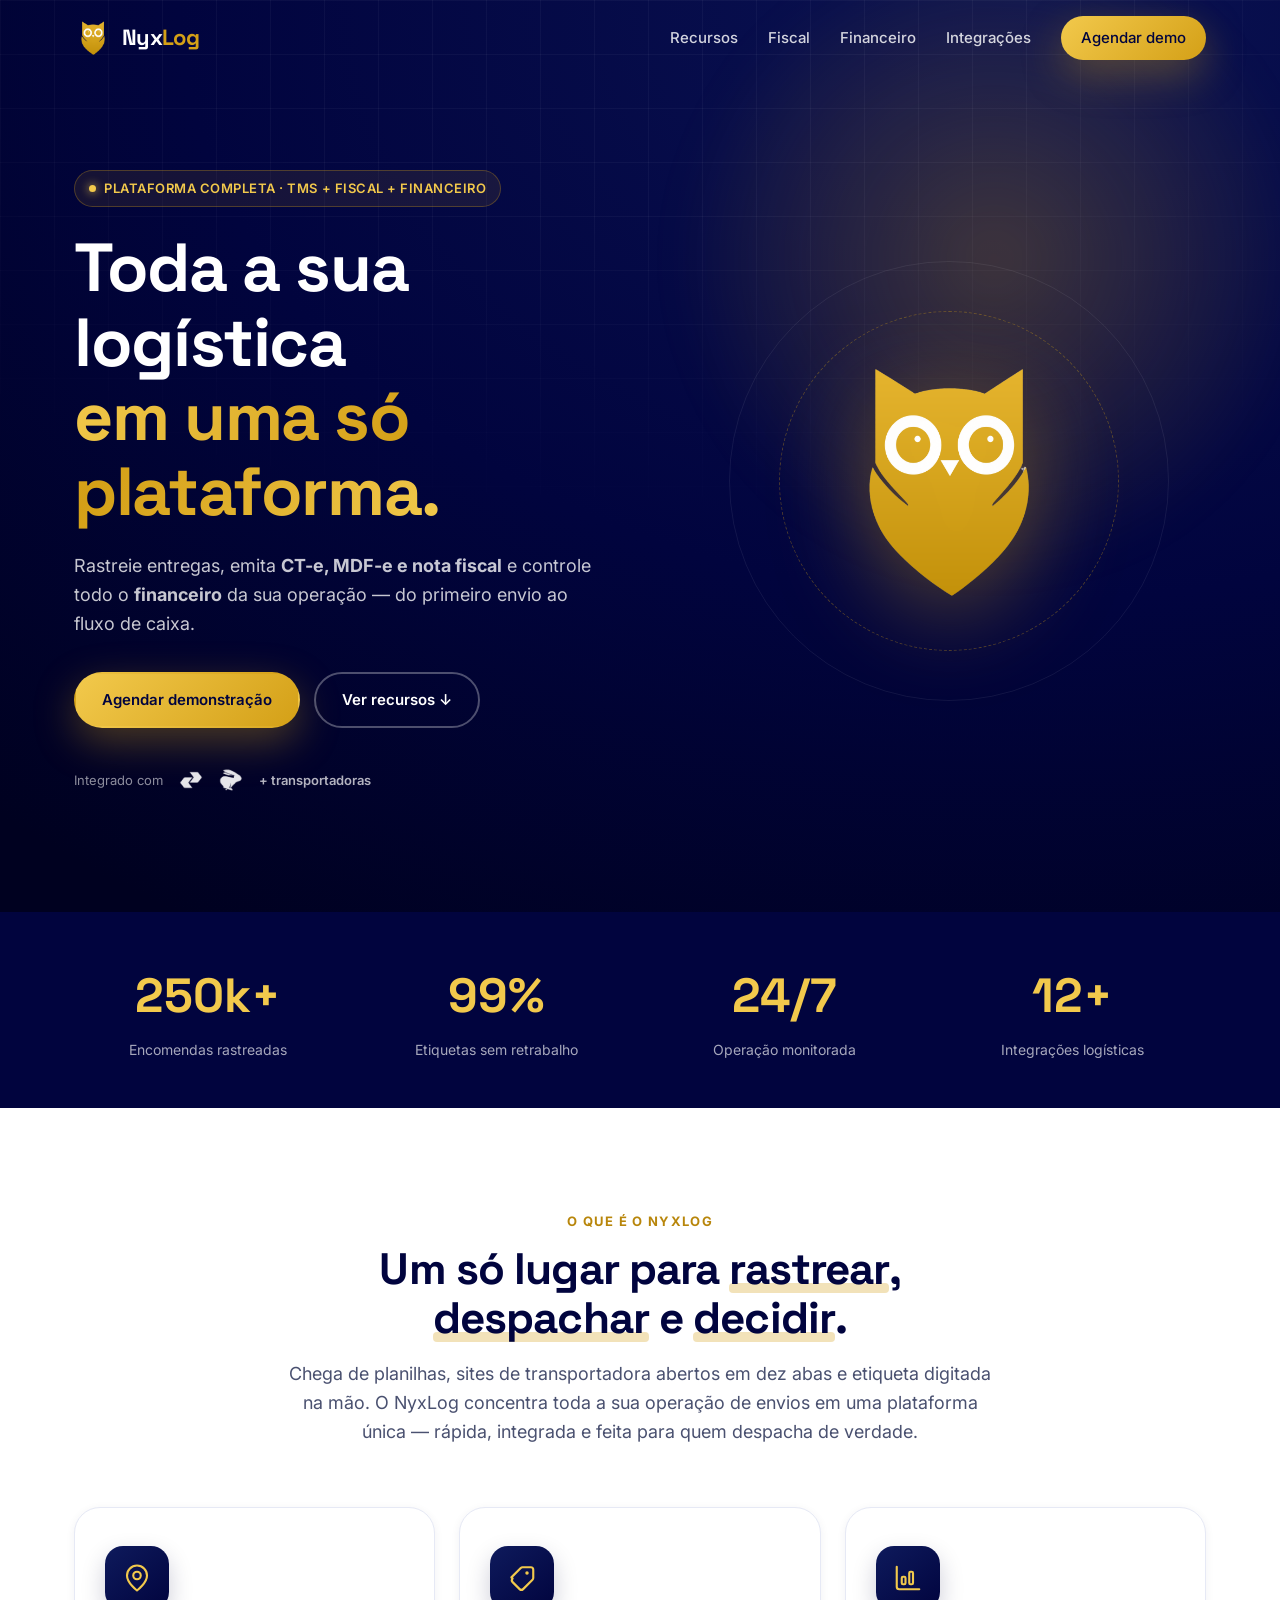
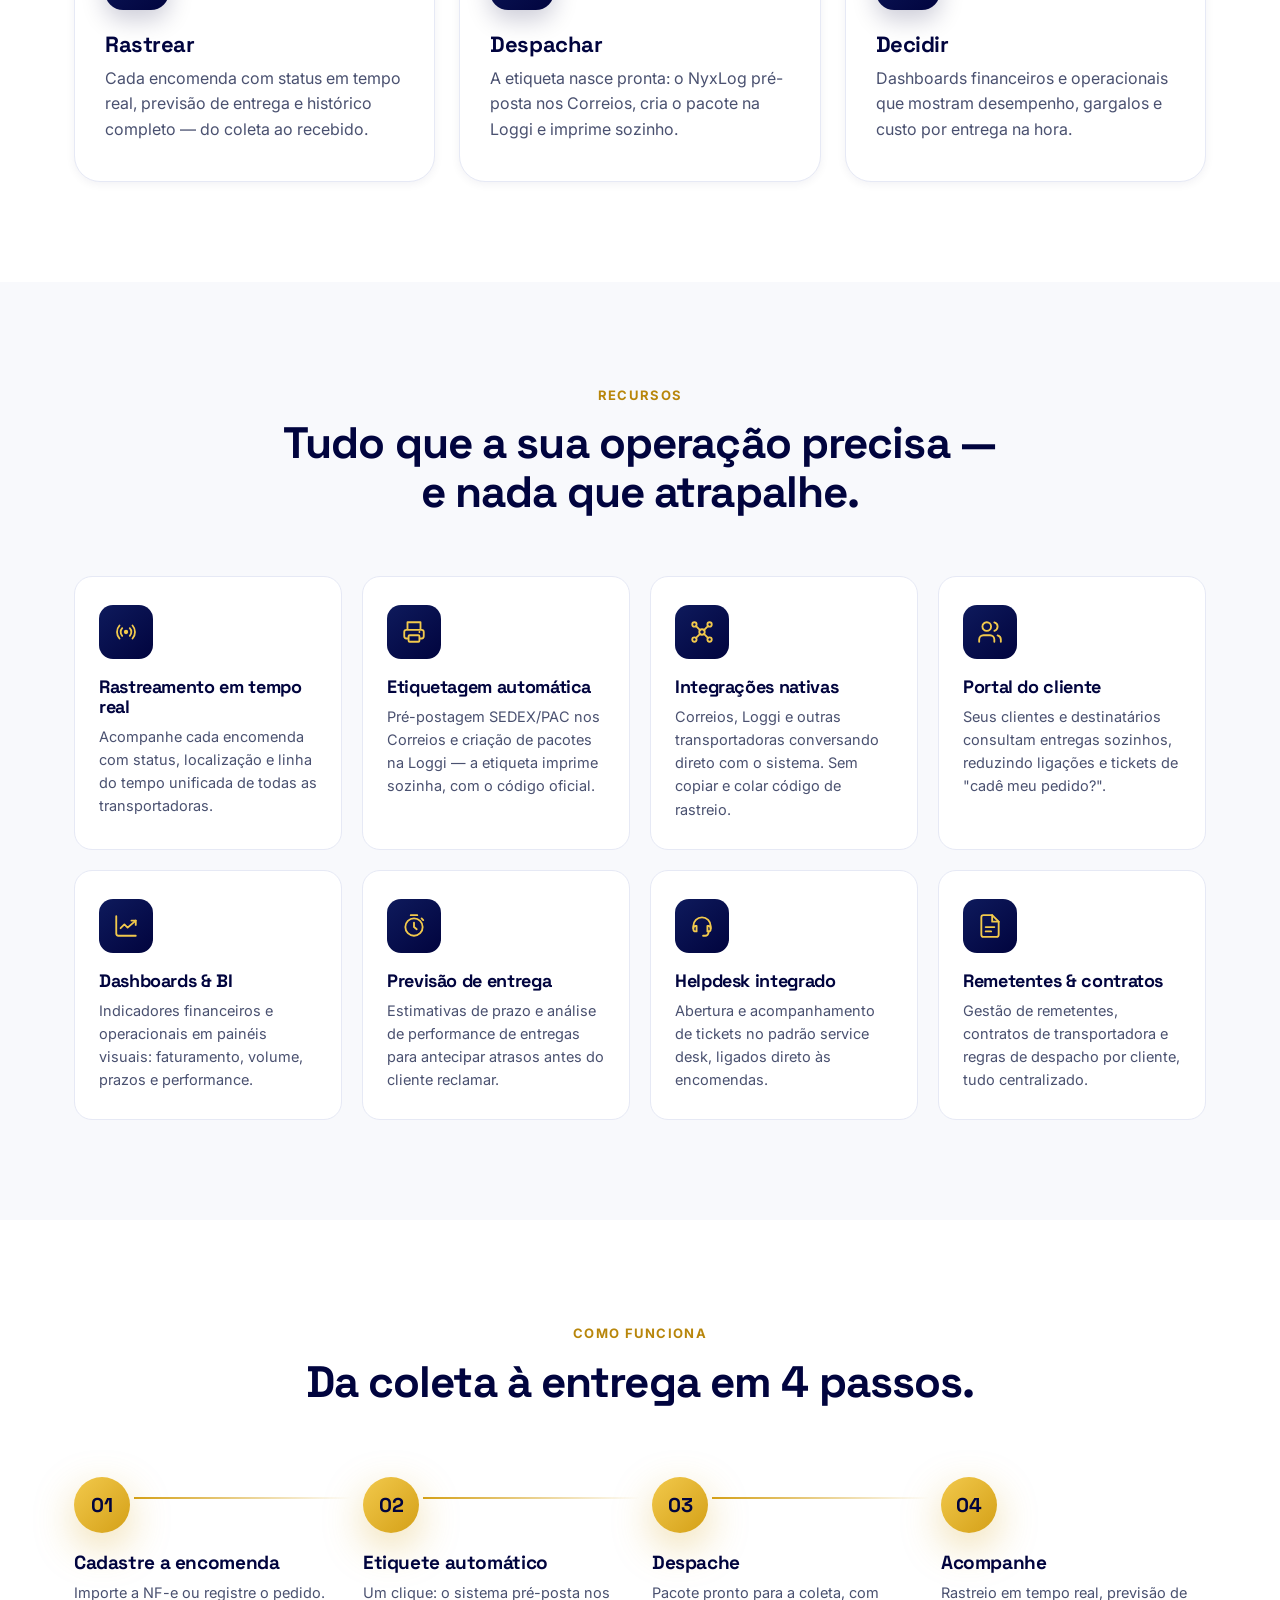
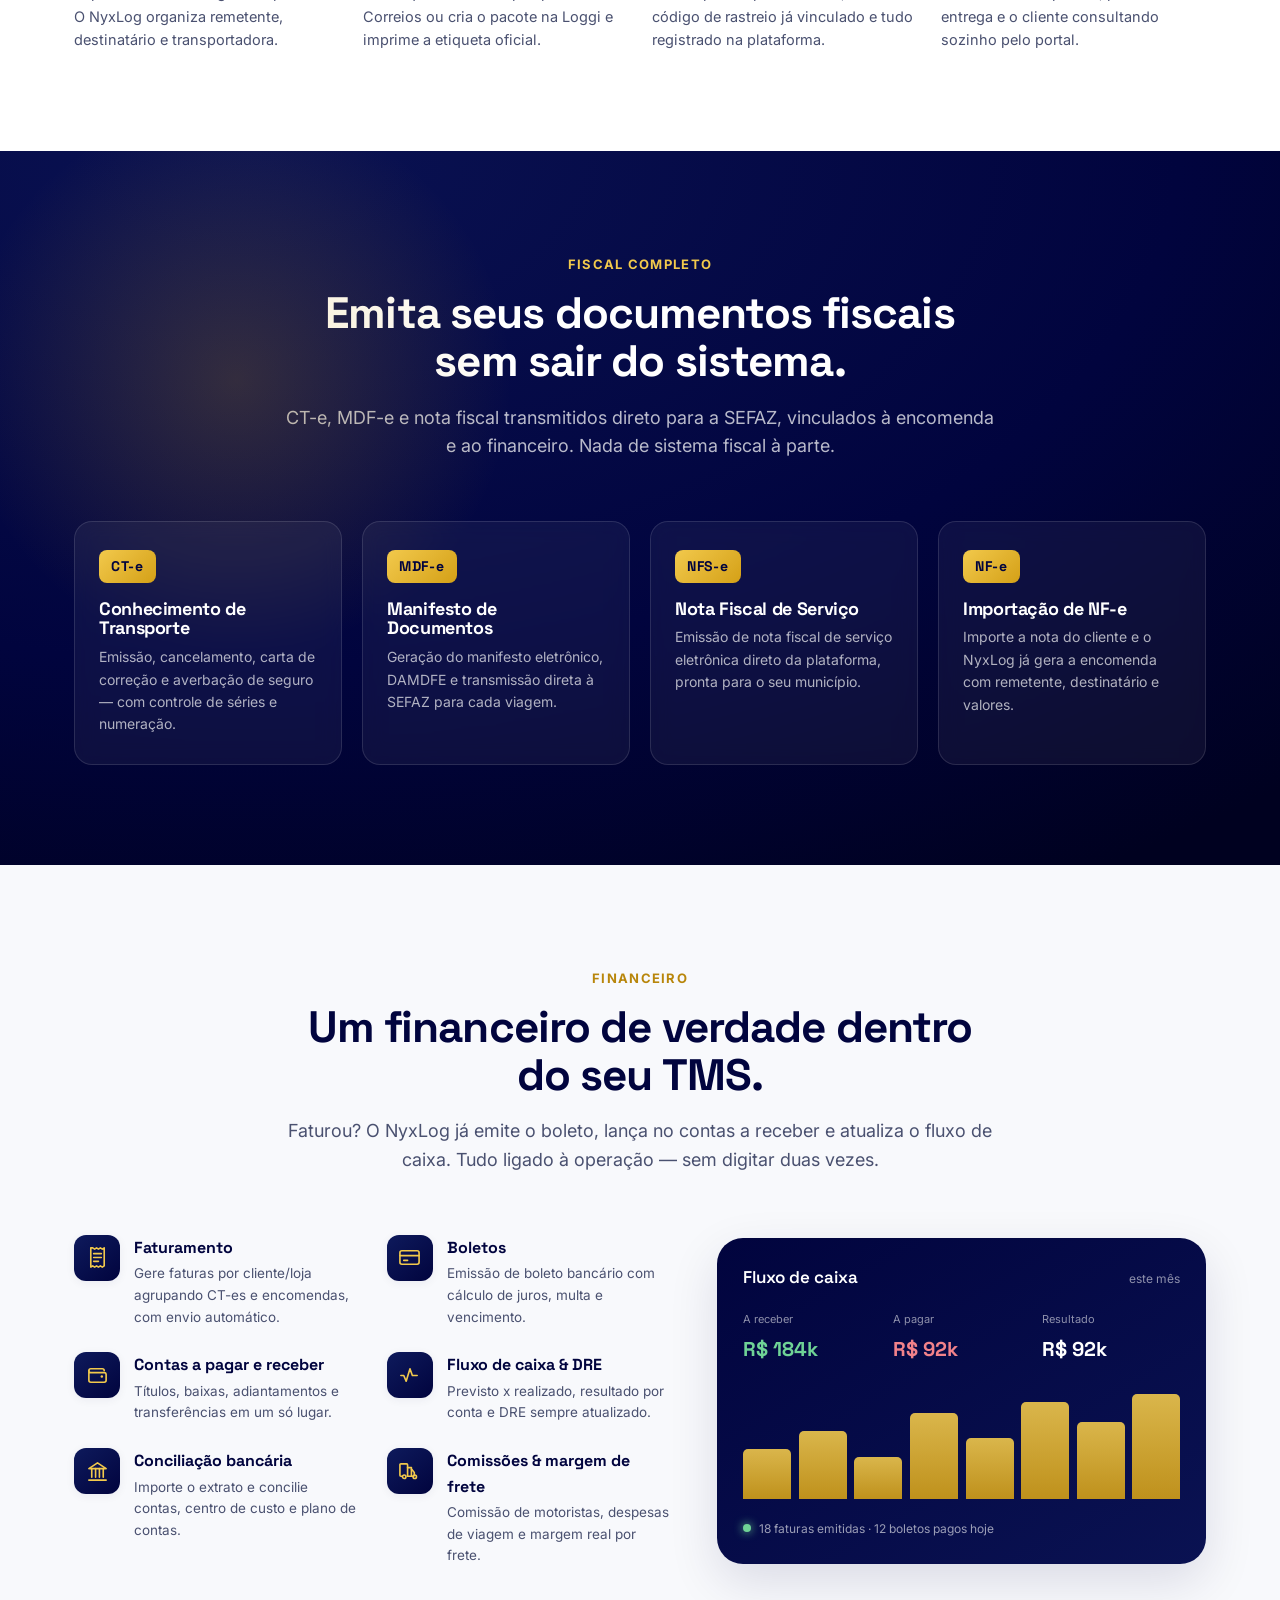
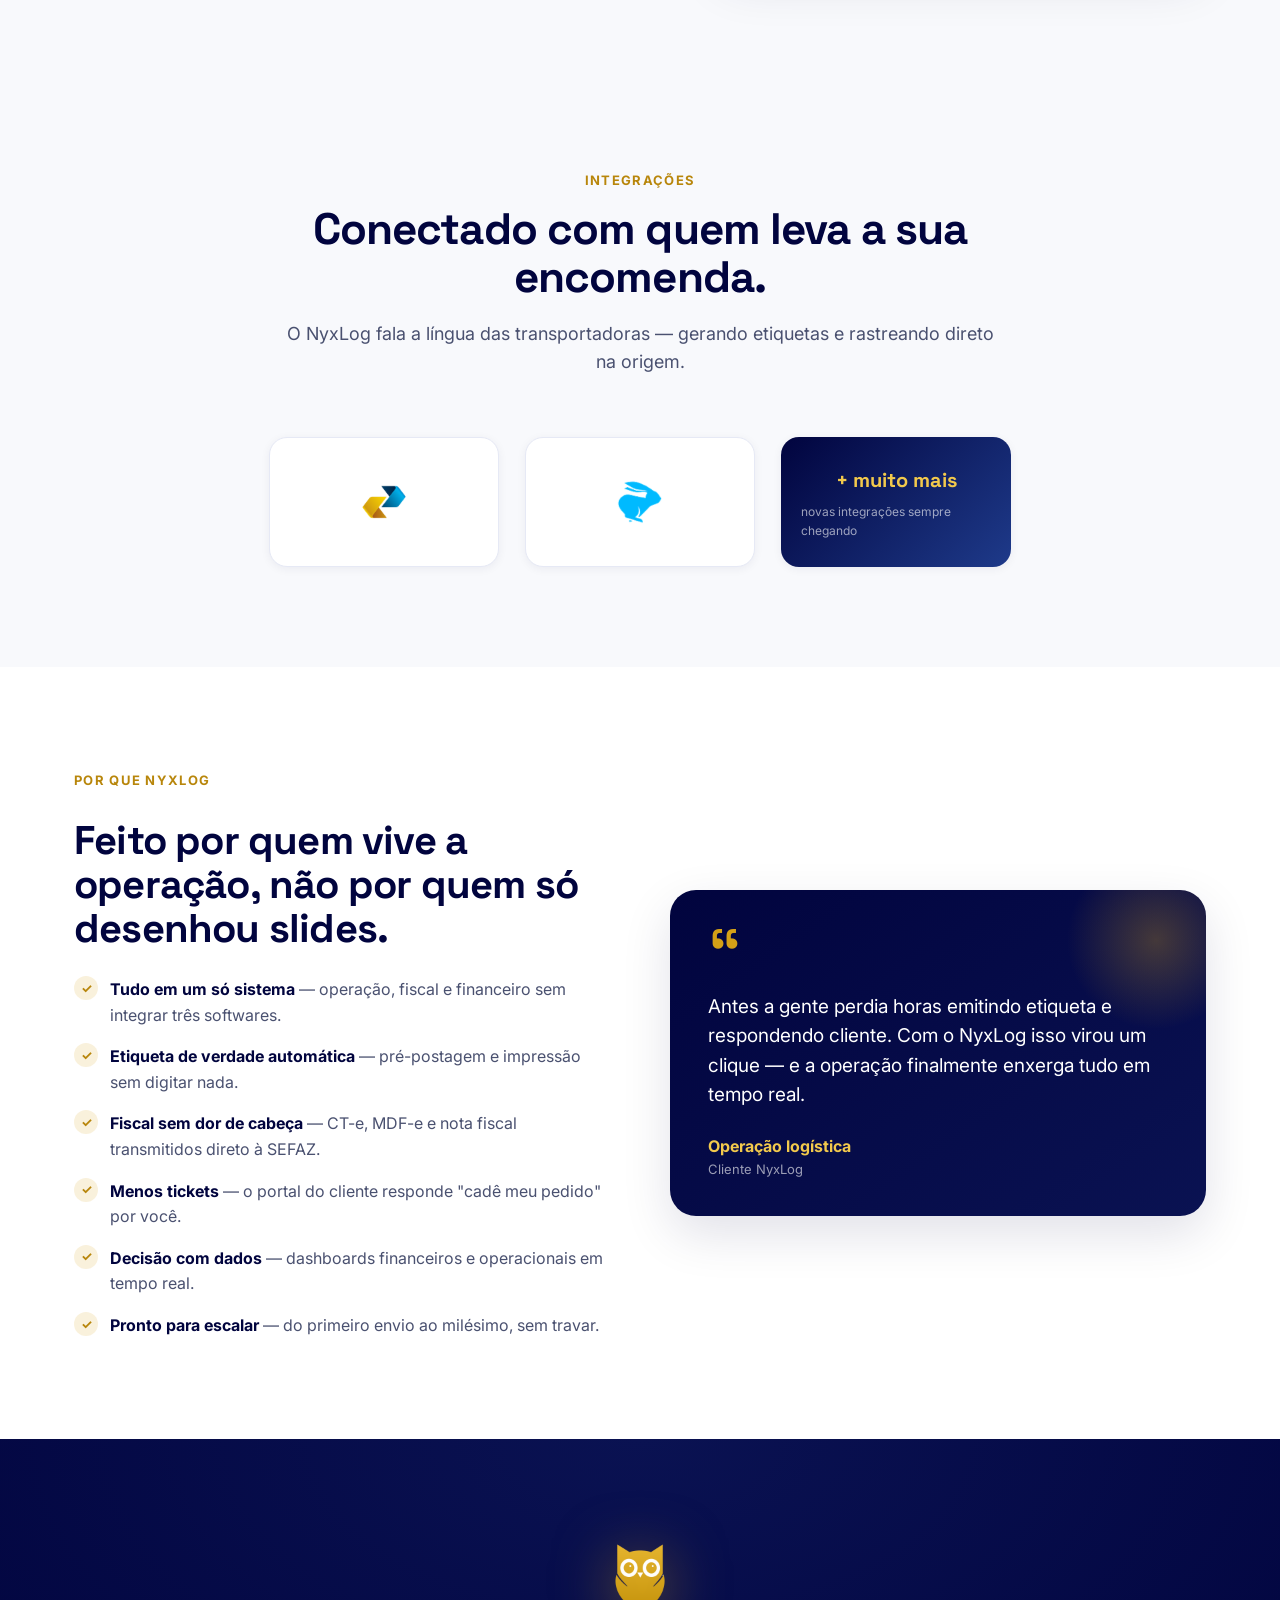
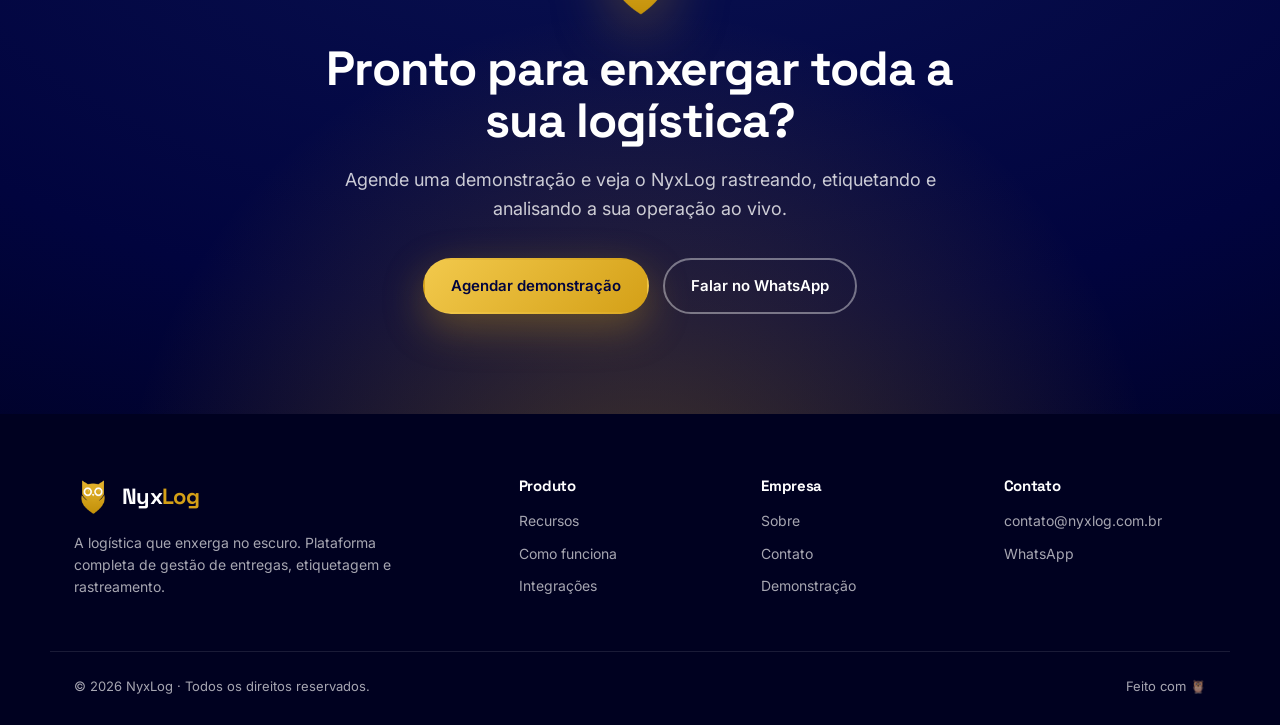
==== index.html @ 2c95872f "Site institucional Nyxlog Co-Authored-By: Claude Opus 5.5 <noreply@anthropic.com>" ====
<!DOCTYPE html>
<html lang="pt-BR">
<head>
  <meta charset="UTF-8" />
  <meta name="viewport" content="width=device-width, initial-scale=1.0" />
  <title>NyxLog — Plataforma de Gestão Logística que enxerga no escuro</title>
  <meta name="description" content="NyxLog é o TMS que rastreia, despacha e decide por você. Etiquetagem automática nos Correios e Loggi, portal do cliente, dashboards e previsão de entrega." />

  <!-- Open Graph -->
  <meta property="og:title" content="NyxLog — Gestão Logística inteligente" />
  <meta property="og:description" content="Rastreie, despache e decida. Etiquetas automáticas, integração com transportadoras, dashboards e portal do cliente." />
  <meta property="og:type" content="website" />
  <meta property="og:image" content="assets/owl-gold.png" />

  <link rel="icon" href="assets/favicon.png" type="image/png" />
  <link rel="preconnect" href="https://fonts.googleapis.com" />
  <link rel="preconnect" href="https://fonts.gstatic.com" crossorigin />
  <link href="https://fonts.googleapis.com/css2?family=Inter:wght@400;500;600;700&family=Space+Grotesk:wght@500;600;700&display=swap" rel="stylesheet" />
  <link rel="stylesheet" href="styles.css" />
</head>
<body>

  <!-- ===================== HEADER ===================== -->
  <header class="site-header" id="header">
    <div class="container header-inner">
      <a href="#hero" class="brand" aria-label="NyxLog - início">
        <img src="assets/owl-gold.png" alt="" class="brand-owl" />
        <span class="brand-name">Nyx<span class="brand-accent">Log</span></span>
      </a>

      <nav class="nav" id="nav">
        <a href="#recursos">Recursos</a>
        <a href="#fiscal">Fiscal</a>
        <a href="#financeiro">Financeiro</a>
        <a href="#integracoes">Integrações</a>
        <a href="#contato" class="nav-cta">Agendar demo</a>
      </nav>

      <button class="menu-toggle" id="menuToggle" aria-label="Abrir menu">
        <span></span><span></span><span></span>
      </button>
    </div>
  </header>

  <!-- ===================== HERO ===================== -->
  <section class="hero" id="hero">
    <div class="hero-glow"></div>
    <div class="hero-grid"></div>
    <div class="container hero-inner">
      <div class="hero-copy">
        <span class="eyebrow"><span class="dot"></span> Plataforma completa · TMS + Fiscal + Financeiro</span>
        <h1>Toda a sua logística<br><span class="grad">em uma só plataforma.</span></h1>
        <p class="hero-sub">
          Rastreie entregas, emita <b>CT-e, MDF-e e nota fiscal</b> e controle
          todo o <b>financeiro</b> da sua operação — do primeiro envio ao fluxo de caixa.
        </p>
        <div class="hero-actions">
          <a href="#contato" class="btn btn-gold">Agendar demonstração</a>
          <a href="#recursos" class="btn btn-ghost">Ver recursos ↓</a>
        </div>
        <div class="hero-trust">
          <span>Integrado com</span>
          <img src="assets/correios.png" alt="Correios" />
          <img src="assets/loggi.png" alt="Loggi" />
          <span class="more">+ transportadoras</span>
        </div>
      </div>

      <div class="hero-visual">
        <div class="owl-stage">
          <div class="owl-ring"></div>
          <div class="owl-ring ring2"></div>
          <img src="assets/owl-gold.png" alt="Coruja NyxLog" class="hero-owl" />
        </div>
      </div>
    </div>
  </section>

  <!-- ===================== STATS ===================== -->
  <section class="stats">
    <div class="container stats-grid">
      <div class="stat"><div class="stat-num" data-target="250" data-suffix="k+">0</div><div class="stat-label">Encomendas rastreadas</div></div>
      <div class="stat"><div class="stat-num" data-target="99" data-suffix="%">0</div><div class="stat-label">Etiquetas sem retrabalho</div></div>
      <div class="stat"><div class="stat-num" data-target="24" data-suffix="/7">0</div><div class="stat-label">Operação monitorada</div></div>
      <div class="stat"><div class="stat-num" data-target="12" data-suffix="+">0</div><div class="stat-label">Integrações logísticas</div></div>
    </div>
  </section>

  <!-- ===================== PRODUTO ===================== -->
  <section class="section" id="produto">
    <div class="container">
      <div class="section-head">
        <span class="kicker">O que é o NyxLog</span>
        <h2>Um só lugar para <span class="u">rastrear</span>, <span class="u">despachar</span> e <span class="u">decidir</span>.</h2>
        <p class="lead">
          Chega de planilhas, sites de transportadora abertos em dez abas e etiqueta
          digitada na mão. O NyxLog concentra toda a sua operação de envios em uma
          plataforma única — rápida, integrada e feita para quem despacha de verdade.
        </p>
      </div>

      <div class="pillars">
        <article class="pillar">
          <div class="pillar-ico"><svg viewBox="0 0 24 24" fill="none" stroke="currentColor" stroke-width="1.7" stroke-linecap="round" stroke-linejoin="round"><path d="M20 10c0 6-8 12-8 12s-8-6-8-12a8 8 0 0 1 16 0Z"/><circle cx="12" cy="10" r="3"/></svg></div>
          <h3>Rastrear</h3>
          <p>Cada encomenda com status em tempo real, previsão de entrega e histórico completo — do coleta ao recebido.</p>
        </article>
        <article class="pillar">
          <div class="pillar-ico"><svg viewBox="0 0 24 24" fill="none" stroke="currentColor" stroke-width="1.7" stroke-linecap="round" stroke-linejoin="round"><path d="M3.5 11.5 11 4a2 2 0 0 1 1.4-.6H19a2 2 0 0 1 2 2v6.6a2 2 0 0 1-.6 1.4l-7.5 7.5a2 2 0 0 1-2.8 0l-5.6-5.6a2 2 0 0 1 0-2.8Z"/><circle cx="16" cy="8" r="1.4" fill="currentColor" stroke="none"/></svg></div>
          <h3>Despachar</h3>
          <p>A etiqueta nasce pronta: o NyxLog pré-posta nos Correios, cria o pacote na Loggi e imprime sozinho.</p>
        </article>
        <article class="pillar">
          <div class="pillar-ico"><svg viewBox="0 0 24 24" fill="none" stroke="currentColor" stroke-width="1.7" stroke-linecap="round" stroke-linejoin="round"><path d="M3 3v16a2 2 0 0 0 2 2h16"/><rect x="7" y="11" width="3" height="6" rx="1"/><rect x="13" y="7" width="3" height="10" rx="1"/></svg></div>
          <h3>Decidir</h3>
          <p>Dashboards financeiros e operacionais que mostram desempenho, gargalos e custo por entrega na hora.</p>
        </article>
      </div>
    </div>
  </section>

  <!-- ===================== RECURSOS ===================== -->
  <section class="section section-alt" id="recursos">
    <div class="container">
      <div class="section-head">
        <span class="kicker">Recursos</span>
        <h2>Tudo que a sua operação precisa — e nada que atrapalhe.</h2>
      </div>

      <div class="features">
        <article class="feature">
          <div class="feat-ico"><svg viewBox="0 0 24 24" fill="none" stroke="currentColor" stroke-width="1.7" stroke-linecap="round" stroke-linejoin="round"><circle cx="12" cy="12" r="2" fill="currentColor" stroke="none"/><path d="M8.5 8.5a5 5 0 0 0 0 7M15.5 15.5a5 5 0 0 0 0-7M6 6a9 9 0 0 0 0 12M18 18a9 9 0 0 0 0-12"/></svg></div>
          <h3>Rastreamento em tempo real</h3>
          <p>Acompanhe cada encomenda com status, localização e linha do tempo unificada de todas as transportadoras.</p>
        </article>
        <article class="feature">
          <div class="feat-ico"><svg viewBox="0 0 24 24" fill="none" stroke="currentColor" stroke-width="1.7" stroke-linecap="round" stroke-linejoin="round"><path d="M6 9V3h12v6"/><path d="M6 18H5a2 2 0 0 1-2-2v-4a2 2 0 0 1 2-2h14a2 2 0 0 1 2 2v4a2 2 0 0 1-2 2h-1"/><rect x="7" y="15" width="10" height="6" rx="1"/><path d="M17 12h.01"/></svg></div>
          <h3>Etiquetagem automática</h3>
          <p>Pré-postagem SEDEX/PAC nos Correios e criação de pacotes na Loggi — a etiqueta imprime sozinha, com o código oficial.</p>
        </article>
        <article class="feature">
          <div class="feat-ico"><svg viewBox="0 0 24 24" fill="none" stroke="currentColor" stroke-width="1.7" stroke-linecap="round" stroke-linejoin="round"><circle cx="12" cy="12" r="2.5"/><circle cx="5" cy="5" r="2"/><circle cx="19" cy="5" r="2"/><circle cx="5" cy="19" r="2"/><circle cx="19" cy="19" r="2"/><path d="m6.5 6.5 3.7 3.7M17.5 6.5l-3.7 3.7M6.5 17.5l3.7-3.7M17.5 17.5l-3.7-3.7"/></svg></div>
          <h3>Integrações nativas</h3>
          <p>Correios, Loggi e outras transportadoras conversando direto com o sistema. Sem copiar e colar código de rastreio.</p>
        </article>
        <article class="feature">
          <div class="feat-ico"><svg viewBox="0 0 24 24" fill="none" stroke="currentColor" stroke-width="1.7" stroke-linecap="round" stroke-linejoin="round"><path d="M16 21v-2a4 4 0 0 0-4-4H6a4 4 0 0 0-4 4v2"/><circle cx="9" cy="7" r="4"/><path d="M22 21v-2a4 4 0 0 0-3-3.87"/><path d="M16 3.13a4 4 0 0 1 0 7.75"/></svg></div>
          <h3>Portal do cliente</h3>
          <p>Seus clientes e destinatários consultam entregas sozinhos, reduzindo ligações e tickets de "cadê meu pedido?".</p>
        </article>
        <article class="feature">
          <div class="feat-ico"><svg viewBox="0 0 24 24" fill="none" stroke="currentColor" stroke-width="1.7" stroke-linecap="round" stroke-linejoin="round"><path d="M3 3v16a2 2 0 0 0 2 2h16"/><path d="m7 14 3.5-3.5 3 3L21 7"/><path d="M21 11V7h-4"/></svg></div>
          <h3>Dashboards & BI</h3>
          <p>Indicadores financeiros e operacionais em painéis visuais: faturamento, volume, prazos e performance.</p>
        </article>
        <article class="feature">
          <div class="feat-ico"><svg viewBox="0 0 24 24" fill="none" stroke="currentColor" stroke-width="1.7" stroke-linecap="round" stroke-linejoin="round"><circle cx="12" cy="13" r="8"/><path d="M12 9v4l2.5 2"/><path d="M9 2h6"/><path d="m19 5 1.5 1.5"/></svg></div>
          <h3>Previsão de entrega</h3>
          <p>Estimativas de prazo e análise de performance de entregas para antecipar atrasos antes do cliente reclamar.</p>
        </article>
        <article class="feature">
          <div class="feat-ico"><svg viewBox="0 0 24 24" fill="none" stroke="currentColor" stroke-width="1.7" stroke-linecap="round" stroke-linejoin="round"><path d="M4 14v-2a8 8 0 0 1 16 0v2"/><path d="M20 15a2 2 0 0 1-2 2h-1v-5h1a2 2 0 0 1 2 2Z"/><path d="M4 15a2 2 0 0 0 2 2h1v-5H6a2 2 0 0 0-2 2Z"/><path d="M18 17v1a3 3 0 0 1-3 3h-2"/></svg></div>
          <h3>Helpdesk integrado</h3>
          <p>Abertura e acompanhamento de tickets no padrão service desk, ligados direto às encomendas.</p>
        </article>
        <article class="feature">
          <div class="feat-ico"><svg viewBox="0 0 24 24" fill="none" stroke="currentColor" stroke-width="1.7" stroke-linecap="round" stroke-linejoin="round"><path d="M14 2H6a2 2 0 0 0-2 2v16a2 2 0 0 0 2 2h12a2 2 0 0 0 2-2V8Z"/><path d="M14 2v6h6"/><path d="M8 13h8M8 17h5"/></svg></div>
          <h3>Remetentes & contratos</h3>
          <p>Gestão de remetentes, contratos de transportadora e regras de despacho por cliente, tudo centralizado.</p>
        </article>
      </div>
    </div>
  </section>

  <!-- ===================== COMO FUNCIONA ===================== -->
  <section class="section" id="como">
    <div class="container">
      <div class="section-head">
        <span class="kicker">Como funciona</span>
        <h2>Da coleta à entrega em 4 passos.</h2>
      </div>

      <div class="steps">
        <div class="step">
          <div class="step-num">01</div>
          <h3>Cadastre a encomenda</h3>
          <p>Importe a NF-e ou registre o pedido. O NyxLog organiza remetente, destinatário e transportadora.</p>
        </div>
        <div class="step">
          <div class="step-num">02</div>
          <h3>Etiquete automático</h3>
          <p>Um clique: o sistema pré-posta nos Correios ou cria o pacote na Loggi e imprime a etiqueta oficial.</p>
        </div>
        <div class="step">
          <div class="step-num">03</div>
          <h3>Despache</h3>
          <p>Pacote pronto para a coleta, com código de rastreio já vinculado e tudo registrado na plataforma.</p>
        </div>
        <div class="step">
          <div class="step-num">04</div>
          <h3>Acompanhe</h3>
          <p>Rastreio em tempo real, previsão de entrega e o cliente consultando sozinho pelo portal.</p>
        </div>
      </div>
    </div>
  </section>

  <!-- ===================== FISCAL ===================== -->
  <section class="fiscal" id="fiscal">
    <div class="fiscal-glow"></div>
    <div class="container">
      <div class="section-head section-head-light">
        <span class="kicker kicker-gold">Fiscal completo</span>
        <h2>Emita seus documentos fiscais<br>sem sair do sistema.</h2>
        <p class="lead lead-light">
          CT-e, MDF-e e nota fiscal transmitidos direto para a SEFAZ, vinculados
          à encomenda e ao financeiro. Nada de sistema fiscal à parte.
        </p>
      </div>

      <div class="fiscal-grid">
        <article class="fiscal-card">
          <div class="fiscal-tag">CT-e</div>
          <h3>Conhecimento de Transporte</h3>
          <p>Emissão, cancelamento, carta de correção e averbação de seguro — com controle de séries e numeração.</p>
        </article>
        <article class="fiscal-card">
          <div class="fiscal-tag">MDF-e</div>
          <h3>Manifesto de Documentos</h3>
          <p>Geração do manifesto eletrônico, DAMDFE e transmissão direta à SEFAZ para cada viagem.</p>
        </article>
        <article class="fiscal-card">
          <div class="fiscal-tag">NFS-e</div>
          <h3>Nota Fiscal de Serviço</h3>
          <p>Emissão de nota fiscal de serviço eletrônica direto da plataforma, pronta para o seu município.</p>
        </article>
        <article class="fiscal-card">
          <div class="fiscal-tag">NF-e</div>
          <h3>Importação de NF-e</h3>
          <p>Importe a nota do cliente e o NyxLog já gera a encomenda com remetente, destinatário e valores.</p>
        </article>
      </div>
    </div>
  </section>

  <!-- ===================== FINANCEIRO ===================== -->
  <section class="section section-alt" id="financeiro">
    <div class="container">
      <div class="section-head">
        <span class="kicker">Financeiro</span>
        <h2>Um financeiro de verdade dentro do seu TMS.</h2>
        <p class="lead">Faturou? O NyxLog já emite o boleto, lança no contas a receber e atualiza o fluxo de caixa. Tudo ligado à operação — sem digitar duas vezes.</p>
      </div>

      <div class="fin-wrap">
        <div class="fin-list">
          <div class="fin-item"><span class="fin-ico"><svg viewBox="0 0 24 24" fill="none" stroke="currentColor" stroke-width="1.7" stroke-linecap="round" stroke-linejoin="round"><path d="M5 2v20l2-1.3L9 22l2-1.3L13 22l2-1.3L17 22l2-1.3V2l-2 1.3L15 2l-2 1.3L11 2 9 3.3 7 2Z"/><path d="M8 8h8M8 12h8M8 16h5"/></svg></span><div><b>Faturamento</b><p>Gere faturas por cliente/loja agrupando CT-es e encomendas, com envio automático.</p></div></div>
          <div class="fin-item"><span class="fin-ico"><svg viewBox="0 0 24 24" fill="none" stroke="currentColor" stroke-width="1.7" stroke-linecap="round" stroke-linejoin="round"><rect x="2" y="5" width="20" height="14" rx="2"/><path d="M2 10h20"/><path d="M6 15h4"/></svg></span><div><b>Boletos</b><p>Emissão de boleto bancário com cálculo de juros, multa e vencimento.</p></div></div>
          <div class="fin-item"><span class="fin-ico"><svg viewBox="0 0 24 24" fill="none" stroke="currentColor" stroke-width="1.7" stroke-linecap="round" stroke-linejoin="round"><path d="M3 7a2 2 0 0 1 2-2h12a2 2 0 0 1 2 2"/><path d="M3 7v10a2 2 0 0 0 2 2h14a2 2 0 0 0 2-2v-6a2 2 0 0 0-2-2H5a2 2 0 0 1-2-2Z"/><circle cx="16.5" cy="13" r="1.3" fill="currentColor" stroke="none"/></svg></span><div><b>Contas a pagar e receber</b><p>Títulos, baixas, adiantamentos e transferências em um só lugar.</p></div></div>
          <div class="fin-item"><span class="fin-ico"><svg viewBox="0 0 24 24" fill="none" stroke="currentColor" stroke-width="1.7" stroke-linecap="round" stroke-linejoin="round"><path d="M3 12h3l2.5 6 4-13 2.5 7h5"/></svg></span><div><b>Fluxo de caixa & DRE</b><p>Previsto x realizado, resultado por conta e DRE sempre atualizado.</p></div></div>
          <div class="fin-item"><span class="fin-ico"><svg viewBox="0 0 24 24" fill="none" stroke="currentColor" stroke-width="1.7" stroke-linecap="round" stroke-linejoin="round"><path d="m3 9 9-6 9 6"/><path d="M4 9h16"/><path d="M6 9v9M10 9v9M14 9v9M18 9v9"/><path d="M3 21h18"/></svg></span><div><b>Conciliação bancária</b><p>Importe o extrato e concilie contas, centro de custo e plano de contas.</p></div></div>
          <div class="fin-item"><span class="fin-ico"><svg viewBox="0 0 24 24" fill="none" stroke="currentColor" stroke-width="1.7" stroke-linecap="round" stroke-linejoin="round"><path d="M10 17V5a1 1 0 0 0-1-1H3a1 1 0 0 0-1 1v11a1 1 0 0 0 1 1h1"/><path d="M14 17h-4"/><path d="M15 17h1a1 1 0 0 0 1-1v-3l-2.5-3H14"/><path d="M10 8h4v9"/><circle cx="6.5" cy="17.5" r="1.8"/><circle cx="17.5" cy="17.5" r="1.8"/></svg></span><div><b>Comissões & margem de frete</b><p>Comissão de motoristas, despesas de viagem e margem real por frete.</p></div></div>
        </div>

        <div class="fin-visual">
          <div class="fin-dash">
            <div class="fin-dash-head"><span>Fluxo de caixa</span><em>este mês</em></div>
            <div class="fin-kpis">
              <div><small>A receber</small><strong class="up">R$ 184k</strong></div>
              <div><small>A pagar</small><strong class="down">R$ 92k</strong></div>
              <div><small>Resultado</small><strong>R$ 92k</strong></div>
            </div>
            <div class="fin-chart">
              <span style="--h:45%"></span><span style="--h:62%"></span><span style="--h:38%"></span>
              <span style="--h:78%"></span><span style="--h:55%"></span><span style="--h:88%"></span>
              <span style="--h:70%"></span><span style="--h:95%"></span>
            </div>
            <div class="fin-dash-foot"><span class="pulse-ok"></span> 18 faturas emitidas · 12 boletos pagos hoje</div>
          </div>
        </div>
      </div>
    </div>
  </section>

  <!-- ===================== INTEGRAÇÕES ===================== -->
  <section class="section section-alt" id="integracoes">
    <div class="container">
      <div class="section-head">
        <span class="kicker">Integrações</span>
        <h2>Conectado com quem leva a sua encomenda.</h2>
        <p class="lead">O NyxLog fala a língua das transportadoras — gerando etiquetas e rastreando direto na origem.</p>
      </div>
      <div class="integra-logos">
        <div class="integra-card"><img src="assets/correios.png" alt="Correios" /></div>
        <div class="integra-card"><img src="assets/loggi.png" alt="Loggi" /></div>
        <div class="integra-card more-card"><span>+ muito mais</span><small>novas integrações sempre chegando</small></div>
      </div>
    </div>
  </section>

  <!-- ===================== DIFERENCIAIS ===================== -->
  <section class="section">
    <div class="container why-wrap">
      <div class="why-copy">
        <span class="kicker">Por que NyxLog</span>
        <h2>Feito por quem vive a operação, não por quem só desenhou slides.</h2>
        <ul class="why-list">
          <li><b>Tudo em um só sistema</b> — operação, fiscal e financeiro sem integrar três softwares.</li>
          <li><b>Etiqueta de verdade automática</b> — pré-postagem e impressão sem digitar nada.</li>
          <li><b>Fiscal sem dor de cabeça</b> — CT-e, MDF-e e nota fiscal transmitidos direto à SEFAZ.</li>
          <li><b>Menos tickets</b> — o portal do cliente responde "cadê meu pedido" por você.</li>
          <li><b>Decisão com dados</b> — dashboards financeiros e operacionais em tempo real.</li>
          <li><b>Pronto para escalar</b> — do primeiro envio ao milésimo, sem travar.</li>
        </ul>
      </div>
      <div class="why-visual">
        <blockquote class="quote">
          <div class="quote-mark">“</div>
          <p>Antes a gente perdia horas emitindo etiqueta e respondendo cliente. Com o NyxLog isso virou um clique — e a operação finalmente enxerga tudo em tempo real.</p>
          <footer><b>Operação logística</b><span>Cliente NyxLog</span></footer>
        </blockquote>
      </div>
    </div>
  </section>

  <!-- ===================== CTA / CONTATO ===================== -->
  <section class="cta" id="contato">
    <div class="cta-glow"></div>
    <div class="container cta-inner">
      <img src="assets/owl-gold.png" alt="" class="cta-owl" />
      <h2>Pronto para enxergar toda a sua logística?</h2>
      <p>Agende uma demonstração e veja o NyxLog rastreando, etiquetando e analisando a sua operação ao vivo.</p>
      <div class="cta-actions">
        <a href="mailto:contato@nyxlog.com.br?subject=Quero%20uma%20demonstra%C3%A7%C3%A3o%20do%20NyxLog" class="btn btn-gold">Agendar demonstração</a>
        <a href="https://wa.me/?text=Ol%C3%A1!%20Quero%20conhecer%20o%20NyxLog" class="btn btn-outline">Falar no WhatsApp</a>
      </div>
    </div>
  </section>

  <!-- ===================== FOOTER ===================== -->
  <footer class="footer">
    <div class="container footer-inner">
      <div class="footer-brand">
        <a href="#hero" class="brand">
          <img src="assets/owl-gold.png" alt="" class="brand-owl" />
          <span class="brand-name">Nyx<span class="brand-accent">Log</span></span>
        </a>
        <p>A logística que enxerga no escuro. Plataforma completa de gestão de entregas, etiquetagem e rastreamento.</p>
      </div>
      <div class="footer-col">
        <h4>Produto</h4>
        <a href="#recursos">Recursos</a>
        <a href="#como">Como funciona</a>
        <a href="#integracoes">Integrações</a>
      </div>
      <div class="footer-col">
        <h4>Empresa</h4>
        <a href="#produto">Sobre</a>
        <a href="#contato">Contato</a>
        <a href="#contato">Demonstração</a>
      </div>
      <div class="footer-col">
        <h4>Contato</h4>
        <a href="mailto:contato@nyxlog.com.br">contato@nyxlog.com.br</a>
        <a href="#">WhatsApp</a>
      </div>
    </div>
    <div class="container footer-bottom">
      <span>© <span id="year"></span> NyxLog · Todos os direitos reservados.</span>
      <span class="made">Feito com 🦉</span>
    </div>
  </footer>

  <script src="script.js"></script>
</body>
</html>
---- styles.css ----
/* ============================================================
   NyxLog — Site institucional
   Identidade: marinho profundo + dourado · mascote coruja
   ============================================================ */

:root {
  --ink:        #01043e;   /* marinho profundo */
  --ink-2:      #1e3a8a;   /* azul marca */
  --ink-soft:   #4a5170;
  --ink-mute:   #6b7394;

  --gold:       #d4a017;
  --gold-bright:#f2c94c;
  --gold-deep:  #b8860b;

  --surface:    #ffffff;
  --surface-1:  #f8f9fc;
  --surface-2:  #eef1fb;
  --border:     #e6e9f5;

  --ok:         #1e8449;

  --radius:     18px;
  --radius-lg:  26px;
  --shadow-sm:  0 2px 10px rgba(1,4,62,.06);
  --shadow-md:  0 18px 50px rgba(1,4,62,.12);
  --shadow-gold:0 14px 40px rgba(212,160,23,.35);

  --font-display: 'Space Grotesk', system-ui, sans-serif;
  --font-body:    'Inter', system-ui, -apple-system, sans-serif;
  --maxw: 1180px;
}

* { box-sizing: border-box; margin: 0; padding: 0; }
html { scroll-behavior: smooth; overflow-x: hidden; }
body {
  font-family: var(--font-body);
  color: var(--ink);
  background: var(--surface);
  line-height: 1.6;
  -webkit-font-smoothing: antialiased;
  overflow-x: hidden;
}
a { text-decoration: none; color: inherit; }
img { display: block; max-width: 100%; }
h1, h2, h3, h4 { font-family: var(--font-display); line-height: 1.1; letter-spacing: -.02em; }

.container { width: 100%; max-width: var(--maxw); margin: 0 auto; padding: 0 24px; }

/* ===================== BUTTONS ===================== */
.btn {
  display: inline-flex; align-items: center; justify-content: center;
  gap: 8px; font-weight: 600; font-size: 15px;
  padding: 14px 26px; border-radius: 999px;
  cursor: pointer; border: 2px solid transparent;
  transition: transform .2s ease, box-shadow .2s ease, background .2s ease, color .2s ease;
  white-space: nowrap;
}
.btn-gold {
  background: linear-gradient(135deg, var(--gold-bright), var(--gold));
  color: var(--ink); box-shadow: var(--shadow-gold);
}
.btn-gold:hover { transform: translateY(-3px); box-shadow: 0 20px 50px rgba(212,160,23,.5); }
.btn-ghost { background: transparent; color: #fff; border-color: rgba(255,255,255,.3); }
.btn-ghost:hover { background: rgba(255,255,255,.1); border-color: rgba(255,255,255,.6); }
.btn-outline { background: transparent; color: var(--ink); border-color: var(--ink); }
.btn-outline:hover { background: var(--ink); color: #fff; transform: translateY(-3px); }

/* ===================== HEADER ===================== */
.site-header {
  position: fixed; top: 0; left: 0; right: 0; z-index: 100;
  padding: 16px 0;
  transition: background .3s ease, box-shadow .3s ease, padding .3s ease;
}
.site-header.scrolled {
  background: rgba(255,255,255,.85);
  backdrop-filter: blur(14px);
  box-shadow: var(--shadow-sm);
  padding: 10px 0;
}
.header-inner { display: flex; align-items: center; justify-content: space-between; }
.brand { display: flex; align-items: center; gap: 10px; }
.brand-owl { width: 38px; height: 38px; object-fit: contain; }
.brand-name {
  font-family: var(--font-display); font-weight: 700; font-size: 22px;
  color: #fff; letter-spacing: -.03em; transition: color .3s ease;
}
.brand-accent { color: var(--gold); }
.site-header.scrolled .brand-name { color: var(--ink); }

.nav { display: flex; align-items: center; gap: 30px; }
.nav a { font-weight: 500; font-size: 15px; color: rgba(255,255,255,.82); transition: color .2s ease; }
.nav a:hover { color: #fff; }
.site-header.scrolled .nav a { color: var(--ink-soft); }
.site-header.scrolled .nav a:hover { color: var(--ink); }
.nav-cta {
  background: linear-gradient(135deg, var(--gold-bright), var(--gold));
  color: var(--ink) !important; padding: 10px 20px; border-radius: 999px; font-weight: 600;
  box-shadow: var(--shadow-gold);
}
.nav-cta:hover { transform: translateY(-2px); }

.menu-toggle { display: none; position: relative; z-index: 101; flex-direction: column; gap: 5px; background: none; border: none; cursor: pointer; padding: 6px; }
.menu-toggle span { width: 26px; height: 2.5px; background: #fff; border-radius: 2px; transition: .3s; }
.site-header.scrolled .menu-toggle span { background: var(--ink); }

/* ===================== HERO ===================== */
.hero {
  position: relative; overflow: hidden;
  background: radial-gradient(120% 120% at 80% 0%, #0a1252 0%, #01043e 55%, #000120 100%);
  padding: 170px 0 120px;
  color: #fff;
}
.hero-glow {
  position: absolute; top: -10%; right: -5%; width: 700px; height: 700px;
  background: radial-gradient(circle, rgba(212,160,23,.28), transparent 65%);
  filter: blur(20px); pointer-events: none;
}
.hero-grid {
  position: absolute; inset: 0;
  background-image:
    linear-gradient(rgba(255,255,255,.04) 1px, transparent 1px),
    linear-gradient(90deg, rgba(255,255,255,.04) 1px, transparent 1px);
  background-size: 54px 54px;
  mask-image: radial-gradient(120% 80% at 50% 0%, #000 30%, transparent 75%);
  pointer-events: none;
}
.hero-inner {
  position: relative; z-index: 2;
  display: grid; grid-template-columns: 1.05fr .95fr; gap: 50px; align-items: center;
}
.eyebrow {
  display: inline-flex; align-items: center; gap: 8px;
  font-size: 13px; font-weight: 600; letter-spacing: .04em; text-transform: uppercase;
  color: var(--gold-bright);
  background: rgba(212,160,23,.1); border: 1px solid rgba(212,160,23,.3);
  padding: 7px 14px; border-radius: 999px; margin-bottom: 24px;
  max-width: 100%; flex-wrap: wrap;
}
.eyebrow .dot { width: 7px; height: 7px; border-radius: 50%; background: var(--gold-bright); box-shadow: 0 0 10px var(--gold-bright); animation: pulse 1.8s infinite; }
.hero h1 { font-size: clamp(42px, 6vw, 68px); font-weight: 700; margin-bottom: 22px; }
.grad { background: linear-gradient(120deg, var(--gold-bright), var(--gold), var(--gold-bright)); -webkit-background-clip: text; background-clip: text; color: transparent; }
.hero-sub { font-size: 18px; color: rgba(255,255,255,.78); max-width: 520px; margin-bottom: 34px; }
.hero-actions { display: flex; gap: 14px; flex-wrap: wrap; margin-bottom: 40px; }
.hero-trust { display: flex; align-items: center; gap: 16px; flex-wrap: wrap; font-size: 13px; color: rgba(255,255,255,.55); }
.hero-trust img { height: 24px; opacity: .9; filter: brightness(0) invert(1); }
.hero-trust .more { font-weight: 600; color: rgba(255,255,255,.7); }

/* Hero visual */
.hero-visual { position: relative; height: 480px; }
.owl-stage { position: absolute; inset: 0; display: flex; align-items: center; justify-content: center; }
.hero-owl { width: 260px; filter: drop-shadow(0 20px 50px rgba(212,160,23,.45)); animation: float 6s ease-in-out infinite; z-index: 2; }
.owl-ring { position: absolute; width: 340px; height: 340px; border: 1.5px dashed rgba(212,160,23,.35); border-radius: 50%; animation: spin 26s linear infinite; }
.owl-ring.ring2 { width: 440px; height: 440px; border-style: solid; border-color: rgba(255,255,255,.07); animation: spin 40s linear infinite reverse; }

.float-card {
  position: absolute; background: rgba(255,255,255,.08);
  border: 1px solid rgba(255,255,255,.14); backdrop-filter: blur(14px);
  border-radius: 16px; padding: 16px 18px; box-shadow: 0 20px 50px rgba(0,0,0,.35);
  z-index: 3; animation: float 5s ease-in-out infinite;
}
.card-track { top: 20px; left: -10px; width: 240px; animation-delay: .4s; }
.card-label { bottom: 22px; right: -12px; width: 190px; animation-delay: 1.1s; }
.fc-head { display: flex; align-items: center; gap: 8px; font-size: 13px; font-weight: 600; color: #fff; margin-bottom: 10px; }
.pulse { width: 9px; height: 9px; border-radius: 50%; background: var(--ok); box-shadow: 0 0 0 0 rgba(30,132,73,.6); animation: ring 1.6s infinite; }
.fc-code { font-family: var(--font-display); font-size: 15px; letter-spacing: .06em; color: var(--gold-bright); margin-bottom: 10px; }
.fc-bar { height: 6px; border-radius: 4px; background: rgba(255,255,255,.14); overflow: hidden; margin-bottom: 10px; }
.fc-bar i { display: block; height: 100%; width: 72%; background: linear-gradient(90deg, var(--gold), var(--gold-bright)); border-radius: 4px; animation: grow 3s ease-in-out infinite alternate; }
.fc-steps { font-size: 10.5px; color: rgba(255,255,255,.5); }
.fc-steps b { color: rgba(255,255,255,.8); font-weight: 500; }
.fc-mini { font-size: 12px; font-weight: 600; color: rgba(255,255,255,.75); margin-bottom: 10px; }
.fc-mini.gold { color: var(--gold-bright); margin: 10px 0 0; }
.fc-label-lines { display: flex; gap: 4px; align-items: flex-end; height: 42px; }
.fc-label-lines span { flex: 1; background: repeating-linear-gradient(90deg, #fff 0 2px, transparent 2px 4px); border-radius: 2px; height: 100%; opacity: .85; }
.fc-label-lines span:nth-child(2){height:70%}.fc-label-lines span:nth-child(3){height:90%}.fc-label-lines span:nth-child(4){height:60%}.fc-label-lines span:nth-child(5){height:80%}

/* ===================== STATS ===================== */
.stats { background: var(--ink); color: #fff; padding: 46px 0; }
.stats-grid { display: grid; grid-template-columns: repeat(4,1fr); gap: 20px; text-align: center; }
.stat-num { font-family: var(--font-display); font-size: clamp(34px, 4vw, 48px); font-weight: 700; color: var(--gold-bright); }
.stat-label { font-size: 14px; color: rgba(255,255,255,.65); margin-top: 4px; }

/* ===================== SECTIONS ===================== */
.section { padding: 100px 0; }
.section-alt { background: var(--surface-1); }
.section-head { max-width: 720px; margin: 0 auto 60px; text-align: center; }
.kicker {
  display: inline-block; font-size: 13px; font-weight: 700; letter-spacing: .1em;
  text-transform: uppercase; color: var(--gold-deep); margin-bottom: 14px;
}
.section-head h2 { font-size: clamp(30px, 4vw, 44px); font-weight: 700; margin-bottom: 18px; }
.section-head .u { position: relative; white-space: nowrap; }
.section-head .u::after { content: ""; position: absolute; left: 0; right: 0; bottom: 4px; height: 10px; background: rgba(212,160,23,.3); z-index: -1; border-radius: 4px; }
.lead { font-size: 18px; color: var(--ink-soft); }

/* Pillars */
.pillars { display: grid; grid-template-columns: repeat(3,1fr); gap: 24px; }
.pillar {
  background: var(--surface); border: 1px solid var(--border); border-radius: var(--radius-lg);
  padding: 38px 30px; box-shadow: var(--shadow-sm); transition: transform .3s, box-shadow .3s, border-color .3s;
}
.pillar:hover { transform: translateY(-6px); box-shadow: var(--shadow-md); border-color: rgba(212,160,23,.4); }
.pillar-ico { width: 64px; height: 64px; display: flex; align-items: center; justify-content: center; border-radius: 18px; background: linear-gradient(140deg, #0e1a5c, var(--ink)); color: var(--gold-bright); box-shadow: 0 10px 24px rgba(1,4,62,.2); margin-bottom: 22px; }
.pillar-ico svg { width: 30px; height: 30px; }
.pillar:hover .pillar-ico { box-shadow: 0 12px 28px rgba(212,160,23,.3); }
.pillar h3 { font-size: 22px; margin-bottom: 10px; }
.pillar p { color: var(--ink-soft); }

/* Features grid */
.features { display: grid; grid-template-columns: repeat(4,1fr); gap: 20px; }
.feature {
  background: var(--surface); border: 1px solid var(--border); border-radius: var(--radius);
  padding: 28px 24px; transition: transform .3s, box-shadow .3s, border-color .3s; position: relative; overflow: hidden;
}
.feature::before { content: ""; position: absolute; top: 0; left: 0; width: 100%; height: 3px; background: linear-gradient(90deg, var(--gold), var(--gold-bright)); transform: scaleX(0); transform-origin: left; transition: transform .3s; }
.feature:hover { transform: translateY(-6px); box-shadow: var(--shadow-md); border-color: transparent; }
.feature:hover::before { transform: scaleX(1); }
.feat-ico { width: 54px; height: 54px; display: flex; align-items: center; justify-content: center; border-radius: 14px; background: linear-gradient(140deg, #0e1a5c, var(--ink)); color: var(--gold-bright); margin-bottom: 18px; transition: box-shadow .3s; }
.feat-ico svg { width: 26px; height: 26px; }
.feature:hover .feat-ico { box-shadow: 0 10px 24px rgba(212,160,23,.3); }
.feature h3 { font-size: 18px; margin-bottom: 8px; }
.feature p { font-size: 14.5px; color: var(--ink-soft); }

/* Steps */
.steps { display: grid; grid-template-columns: repeat(4,1fr); gap: 24px; counter-reset: s; }
.step { position: relative; padding-top: 10px; }
.step::before { content: ""; position: absolute; top: 30px; left: 60px; right: -12px; height: 2px; background: linear-gradient(90deg, var(--gold), transparent); }
.step:last-child::before { display: none; }
.step-num { font-family: var(--font-display); font-size: 20px; font-weight: 700; color: var(--ink); width: 56px; height: 56px; display: flex; align-items: center; justify-content: center; border-radius: 50%; background: linear-gradient(135deg, var(--gold-bright), var(--gold)); box-shadow: var(--shadow-gold); margin-bottom: 20px; }
.step h3 { font-size: 19px; margin-bottom: 8px; }
.step p { font-size: 14.5px; color: var(--ink-soft); }

/* Integrações */
.integra-logos { display: flex; justify-content: center; gap: 26px; flex-wrap: wrap; }
.integra-card {
  background: var(--surface); border: 1px solid var(--border); border-radius: var(--radius);
  width: 230px; height: 130px; display: flex; flex-direction: column; align-items: center; justify-content: center;
  box-shadow: var(--shadow-sm); transition: transform .3s, box-shadow .3s; padding: 20px;
}
.integra-card:hover { transform: translateY(-6px); box-shadow: var(--shadow-md); }
.integra-card img { max-height: 48px; width: auto; object-fit: contain; }
.more-card { background: linear-gradient(135deg, var(--ink), var(--ink-2)); color: #fff; border: none; }
.more-card span { font-family: var(--font-display); font-size: 20px; font-weight: 700; color: var(--gold-bright); }
.more-card small { font-size: 12px; color: rgba(255,255,255,.6); margin-top: 6px; }

/* ===================== FISCAL ===================== */
.fiscal { position: relative; overflow: hidden; background: radial-gradient(120% 120% at 20% 0%, #0a1252, #01043e 60%, #000120); color: #fff; padding: 100px 0; }
.fiscal-glow { position: absolute; top: -10%; left: -5%; width: 600px; height: 600px; background: radial-gradient(circle, rgba(212,160,23,.22), transparent 65%); pointer-events: none; }
.section-head-light h2 { color: #fff; }
.kicker-gold { color: var(--gold-bright); }
.lead-light { color: rgba(255,255,255,.72); }
.fiscal-grid { position: relative; z-index: 2; display: grid; grid-template-columns: repeat(4,1fr); gap: 20px; }
.fiscal-card {
  background: rgba(255,255,255,.05); border: 1px solid rgba(255,255,255,.12); backdrop-filter: blur(10px);
  border-radius: var(--radius); padding: 28px 24px; transition: transform .3s, border-color .3s, background .3s;
}
.fiscal-card:hover { transform: translateY(-6px); border-color: rgba(212,160,23,.5); background: rgba(255,255,255,.08); }
.fiscal-tag { display: inline-block; font-family: var(--font-display); font-weight: 700; font-size: 14px; letter-spacing: .05em; color: var(--ink); background: linear-gradient(135deg, var(--gold-bright), var(--gold)); padding: 5px 12px; border-radius: 8px; margin-bottom: 16px; }
.fiscal-card h3 { font-size: 18px; margin-bottom: 8px; color: #fff; }
.fiscal-card p { font-size: 14px; color: rgba(255,255,255,.68); }

/* ===================== FINANCEIRO ===================== */
.fin-wrap { display: grid; grid-template-columns: 1.1fr .9fr; gap: 46px; align-items: center; }
.fin-list { display: grid; grid-template-columns: 1fr 1fr; gap: 24px 28px; }
.fin-item { display: flex; gap: 14px; }
.fin-ico { width: 46px; height: 46px; flex: 0 0 46px; display: flex; align-items: center; justify-content: center; border-radius: 12px; background: linear-gradient(140deg, #0e1a5c, var(--ink)); color: var(--gold-bright); box-shadow: var(--shadow-sm); }
.fin-ico svg { width: 23px; height: 23px; }
.fin-item b { display: block; font-family: var(--font-display); font-size: 16px; margin-bottom: 3px; }
.fin-item p { font-size: 13.5px; color: var(--ink-soft); }
.fin-dash { background: linear-gradient(150deg, var(--ink), #0a1252); color: #fff; border-radius: var(--radius-lg); padding: 26px; box-shadow: var(--shadow-md); }
.fin-dash-head { display: flex; justify-content: space-between; align-items: baseline; margin-bottom: 20px; }
.fin-dash-head span { font-family: var(--font-display); font-weight: 600; font-size: 17px; }
.fin-dash-head em { font-style: normal; font-size: 12px; color: rgba(255,255,255,.55); }
.fin-kpis { display: grid; grid-template-columns: repeat(3,1fr); gap: 12px; margin-bottom: 24px; }
.fin-kpis small { display: block; font-size: 11px; color: rgba(255,255,255,.55); margin-bottom: 4px; }
.fin-kpis strong { font-family: var(--font-display); font-size: 20px; }
.fin-kpis .up { color: #6fd396; } .fin-kpis .down { color: #f2828a; }
.fin-chart { display: flex; align-items: flex-end; gap: 8px; height: 110px; margin-bottom: 20px; }
.fin-chart span { flex: 1; height: var(--h); background: linear-gradient(180deg, var(--gold-bright), var(--gold)); border-radius: 5px 5px 0 0; opacity: .9; transform-origin: bottom; animation: rise 1s ease both; }
.fin-dash-foot { font-size: 12px; color: rgba(255,255,255,.6); display: flex; align-items: center; gap: 8px; }
.pulse-ok { width: 8px; height: 8px; border-radius: 50%; background: #6fd396; box-shadow: 0 0 10px #6fd396; animation: pulse 1.8s infinite; }
@keyframes rise { from { transform: scaleY(0); } to { transform: scaleY(1); } }

/* Why / depoimento */
.why-wrap { display: grid; grid-template-columns: 1fr 1fr; gap: 60px; align-items: center; }
.why-copy h2 { font-size: clamp(28px, 3.5vw, 40px); margin: 14px 0 26px; }
.why-list { list-style: none; display: flex; flex-direction: column; gap: 16px; }
.why-list li { position: relative; padding-left: 36px; color: var(--ink-soft); font-size: 16px; }
.why-list li::before { content: "✓"; position: absolute; left: 0; top: -1px; width: 24px; height: 24px; display: flex; align-items: center; justify-content: center; border-radius: 50%; background: rgba(212,160,23,.15); color: var(--gold-deep); font-weight: 700; font-size: 13px; }
.why-list b { color: var(--ink); }
.quote {
  position: relative; background: linear-gradient(145deg, var(--ink), #0a1252); color: #fff;
  border-radius: var(--radius-lg); padding: 44px 38px 36px; box-shadow: var(--shadow-md); overflow: hidden;
}
.quote::after { content: ""; position: absolute; top: -40px; right: -40px; width: 180px; height: 180px; background: radial-gradient(circle, rgba(212,160,23,.3), transparent 70%); }
.quote-mark { font-family: var(--font-display); font-size: 80px; line-height: .6; color: var(--gold); margin-bottom: 10px; }
.quote p { font-size: 19px; line-height: 1.55; margin-bottom: 24px; position: relative; z-index: 1; }
.quote footer { display: flex; flex-direction: column; }
.quote footer b { color: var(--gold-bright); }
.quote footer span { font-size: 13px; color: rgba(255,255,255,.6); }

/* ===================== CTA ===================== */
.cta { position: relative; overflow: hidden; background: radial-gradient(120% 140% at 50% 0%, #0a1252, #01043e 60%, #000120); color: #fff; padding: 100px 0; text-align: center; }
.cta-glow { position: absolute; inset: 0; background: radial-gradient(circle at 50% 120%, rgba(212,160,23,.3), transparent 55%); pointer-events: none; }
.cta-inner { position: relative; z-index: 2; max-width: 680px; margin: 0 auto; }
.cta-owl { width: 80px; margin: 0 auto 24px; filter: drop-shadow(0 10px 30px rgba(212,160,23,.5)); animation: float 6s ease-in-out infinite; }
.cta h2 { font-size: clamp(30px, 4.5vw, 48px); margin-bottom: 18px; }
.cta p { font-size: 18px; color: rgba(255,255,255,.78); margin-bottom: 34px; }
.cta-actions { display: flex; gap: 14px; justify-content: center; flex-wrap: wrap; }
.cta .btn-outline { color: #fff; border-color: rgba(255,255,255,.4); }
.cta .btn-outline:hover { background: #fff; color: var(--ink); }

/* ===================== FOOTER ===================== */
.footer { background: #000120; color: rgba(255,255,255,.65); padding: 64px 0 28px; }
.footer-inner { display: grid; grid-template-columns: 2fr 1fr 1fr 1fr; gap: 40px; margin-bottom: 44px; }
.footer-brand .brand { margin-bottom: 16px; }
.footer-brand .brand-name { color: #fff; }
.footer-brand p { font-size: 14px; max-width: 320px; }
.footer-col h4 { color: #fff; font-size: 15px; margin-bottom: 16px; }
.footer-col a { display: block; font-size: 14px; margin-bottom: 10px; transition: color .2s; }
.footer-col a:hover { color: var(--gold-bright); }
.footer-bottom { display: flex; justify-content: space-between; align-items: center; padding-top: 24px; border-top: 1px solid rgba(255,255,255,.1); font-size: 13px; }

/* ===================== ANIMATIONS ===================== */
@keyframes float { 0%,100%{transform:translateY(0)} 50%{transform:translateY(-16px)} }
@keyframes spin { to { transform: rotate(360deg); } }
@keyframes pulse { 0%,100%{opacity:1} 50%{opacity:.4} }
@keyframes ring { 0%{box-shadow:0 0 0 0 rgba(30,132,73,.6)} 70%{box-shadow:0 0 0 10px rgba(30,132,73,0)} 100%{box-shadow:0 0 0 0 rgba(30,132,73,0)} }
@keyframes grow { from{width:40%} to{width:85%} }

/* Reveal on scroll */
.reveal { opacity: 0; transform: translateY(34px); transition: opacity .7s ease, transform .7s ease; }
.reveal.show { opacity: 1; transform: none; }

/* ===================== RESPONSIVE ===================== */
@media (max-width: 960px) {
  .hero-inner { grid-template-columns: 1fr; }
  .hero-visual { height: 380px; margin-top: 20px; }
  .hero-owl { width: 200px; }
  .features { grid-template-columns: repeat(2,1fr); }
  .fiscal-grid { grid-template-columns: repeat(2,1fr); }
  .fin-wrap { grid-template-columns: 1fr; gap: 36px; }
  .steps { grid-template-columns: repeat(2,1fr); }
  .step::before { display: none; }
  .why-wrap { grid-template-columns: 1fr; gap: 36px; }
  .footer-inner { grid-template-columns: 1fr 1fr; }
}
@media (max-width: 680px) {
  .nav {
    position: fixed; top: 0; right: 0; bottom: 0; width: 76%; max-width: 300px;
    flex-direction: column; align-items: flex-start; gap: 18px;
    background: var(--ink); padding: 100px 30px 30px; transform: translateX(100%);
    transition: transform .35s ease; box-shadow: -20px 0 50px rgba(0,0,0,.4); z-index: 99;
  }
  .nav.open { transform: translateX(0); }
  .nav a { color: #fff !important; font-size: 18px; }
  .menu-toggle { display: flex; }
  .eyebrow { font-size: 11px; letter-spacing: .02em; padding: 6px 12px; }
  .hero { padding: 140px 0 90px; }
  /* backdrop ao abrir o menu */
  .nav-backdrop { position: fixed; inset: 0; background: rgba(0,1,32,.55); backdrop-filter: blur(2px); opacity: 0; visibility: hidden; transition: opacity .3s ease; z-index: 98; }
  .nav-backdrop.show { opacity: 1; visibility: visible; }
  .menu-toggle.active span:nth-child(1){transform:translateY(7.5px) rotate(45deg)}
  .menu-toggle.active span:nth-child(2){opacity:0}
  .menu-toggle.active span:nth-child(3){transform:translateY(-7.5px) rotate(-45deg)}
  .menu-toggle.active span { background: #fff !important; }
  .pillars { grid-template-columns: 1fr; }
  .features { grid-template-columns: 1fr; }
  .fiscal-grid { grid-template-columns: 1fr; }
  .fin-list { grid-template-columns: 1fr; }
  .steps { grid-template-columns: 1fr; }
  .stats-grid { grid-template-columns: repeat(2,1fr); gap: 30px 20px; }
  .footer-inner { grid-template-columns: 1fr; }
  .footer-bottom { flex-direction: column; gap: 10px; }
  .section { padding: 72px 0; }
  .float-card { display: none; }
}
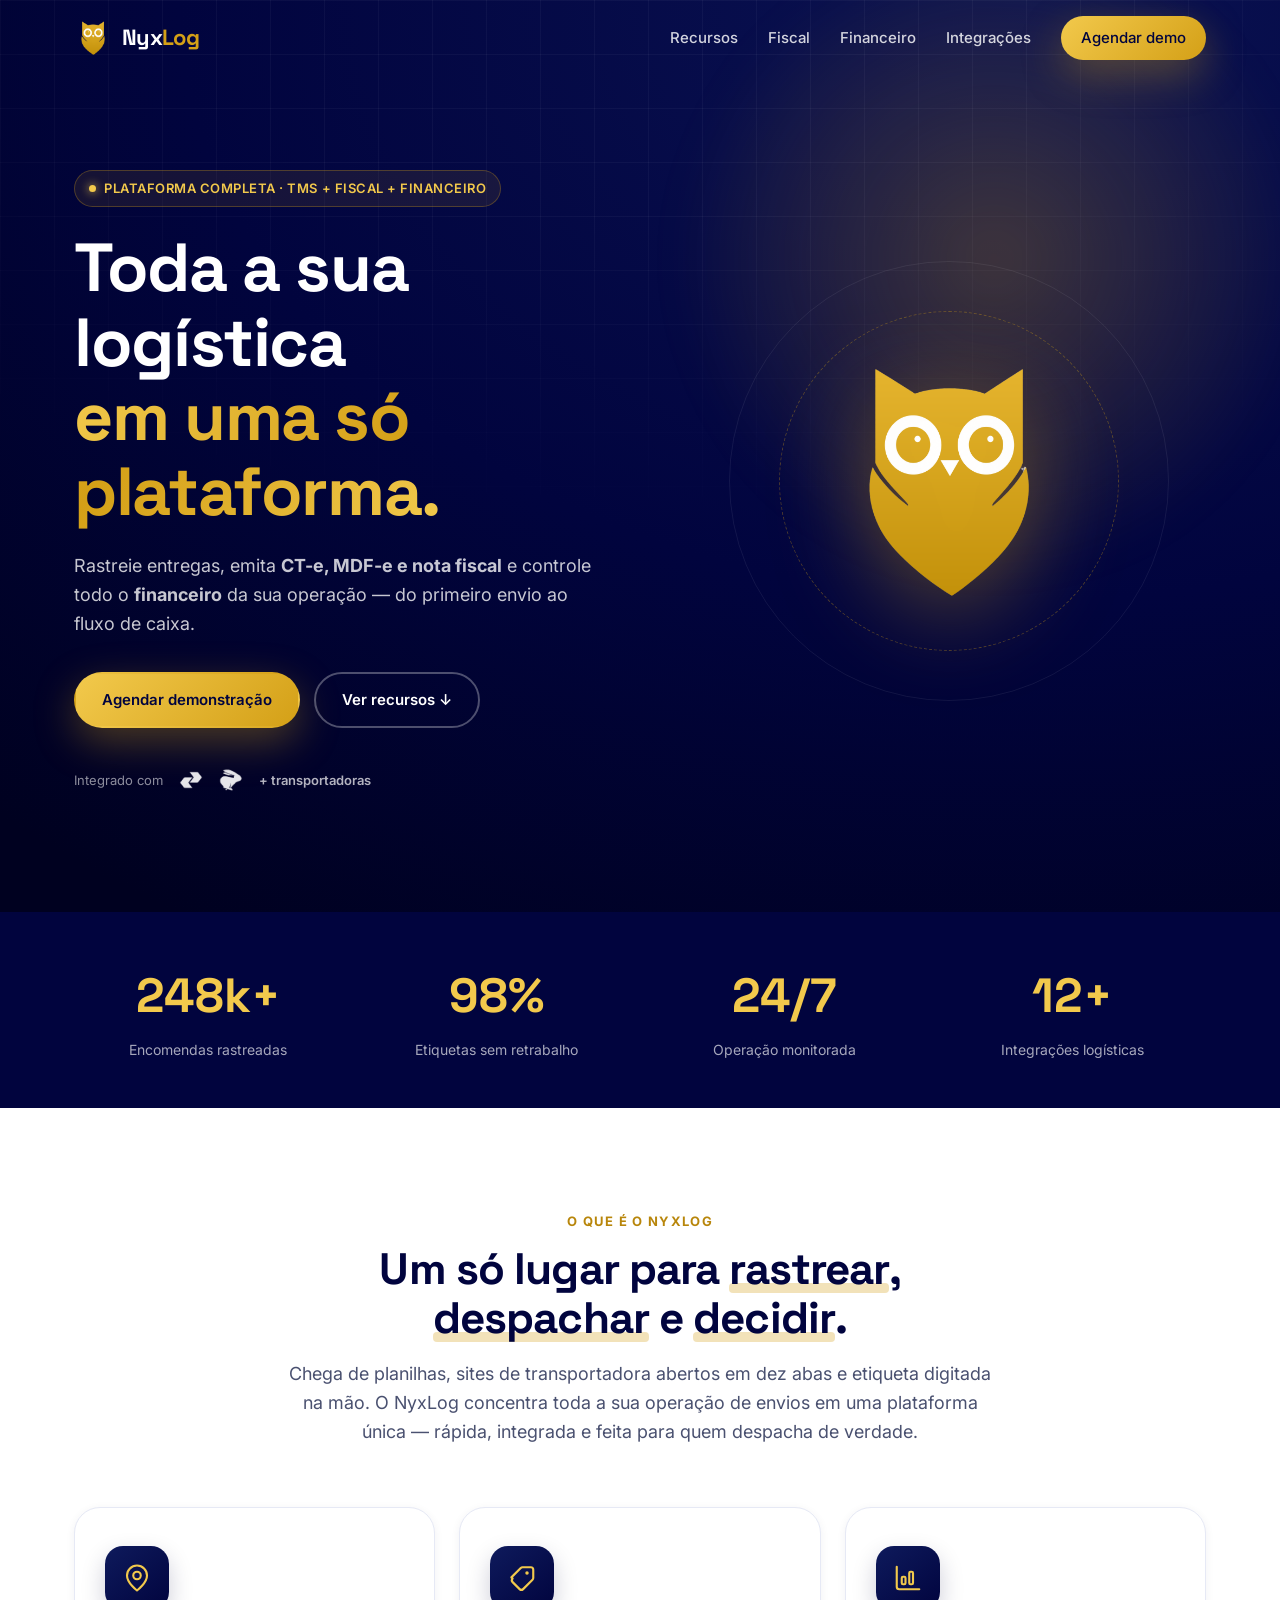
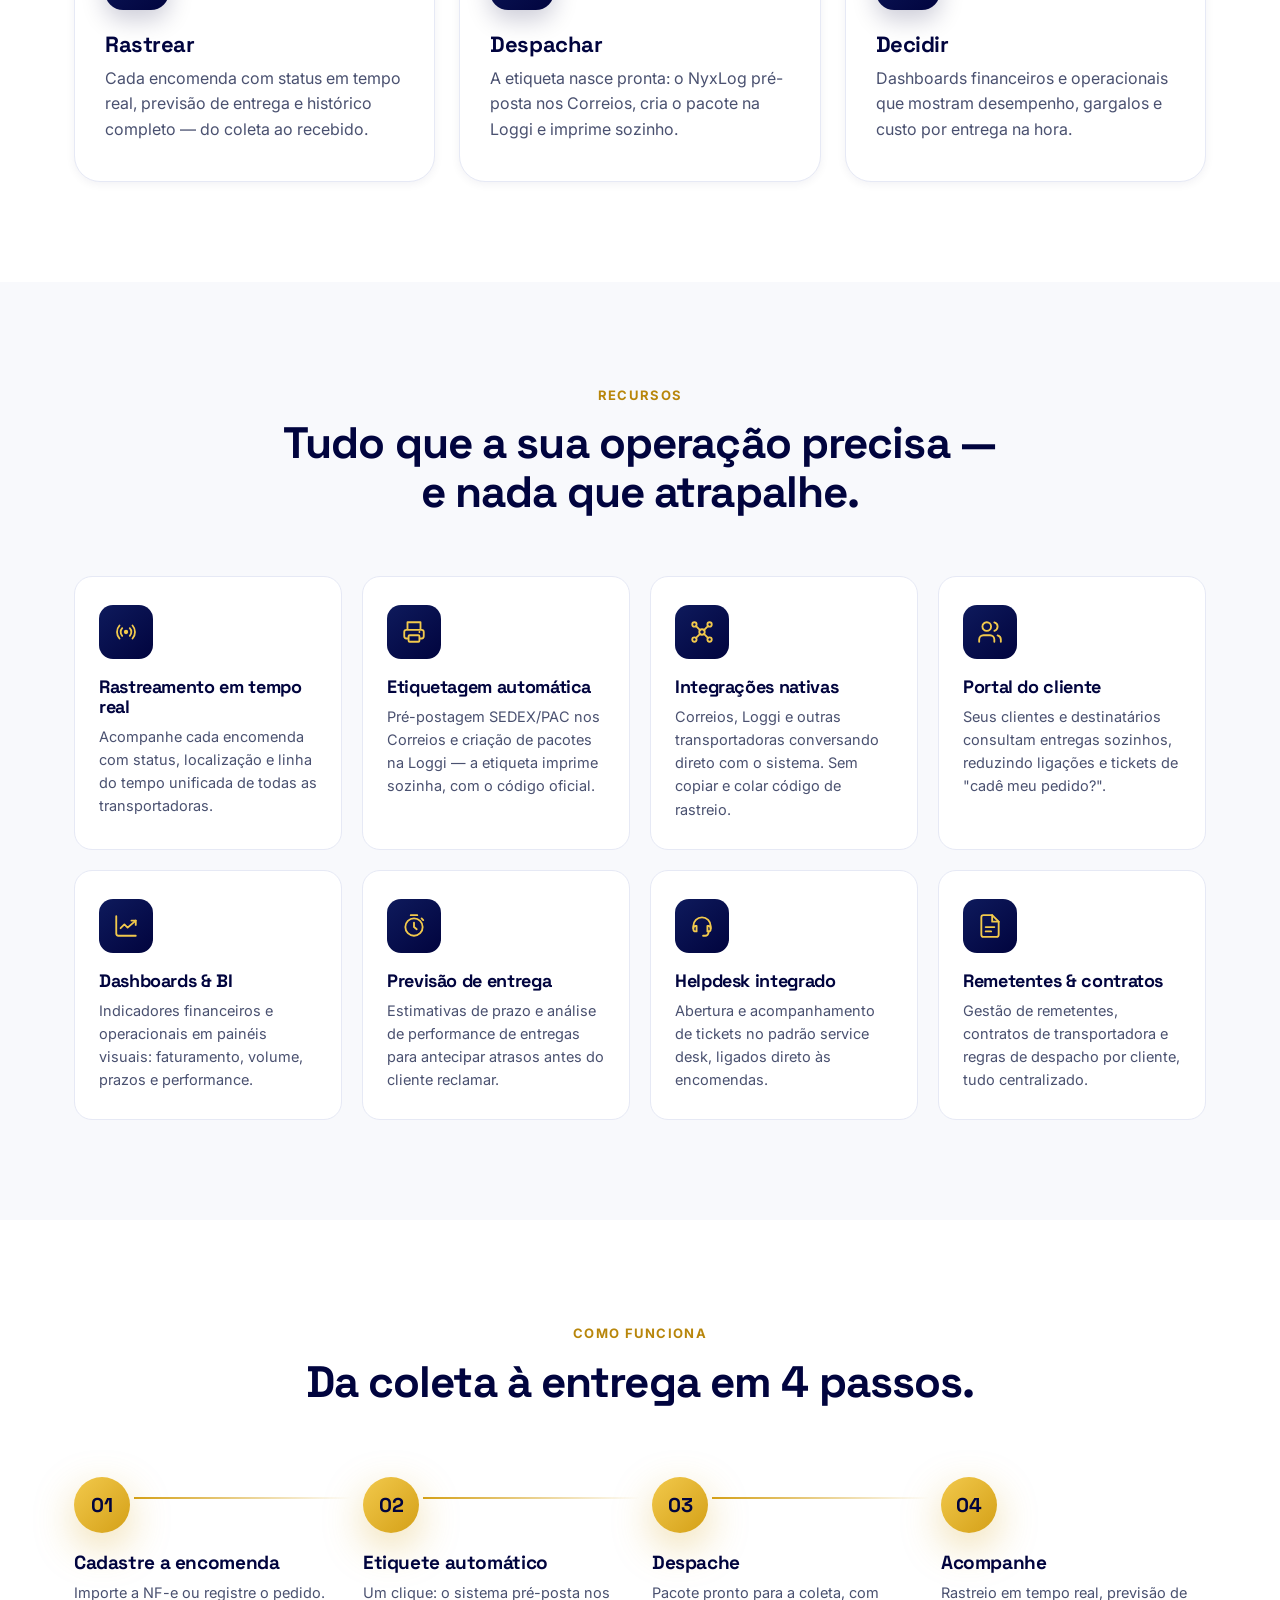
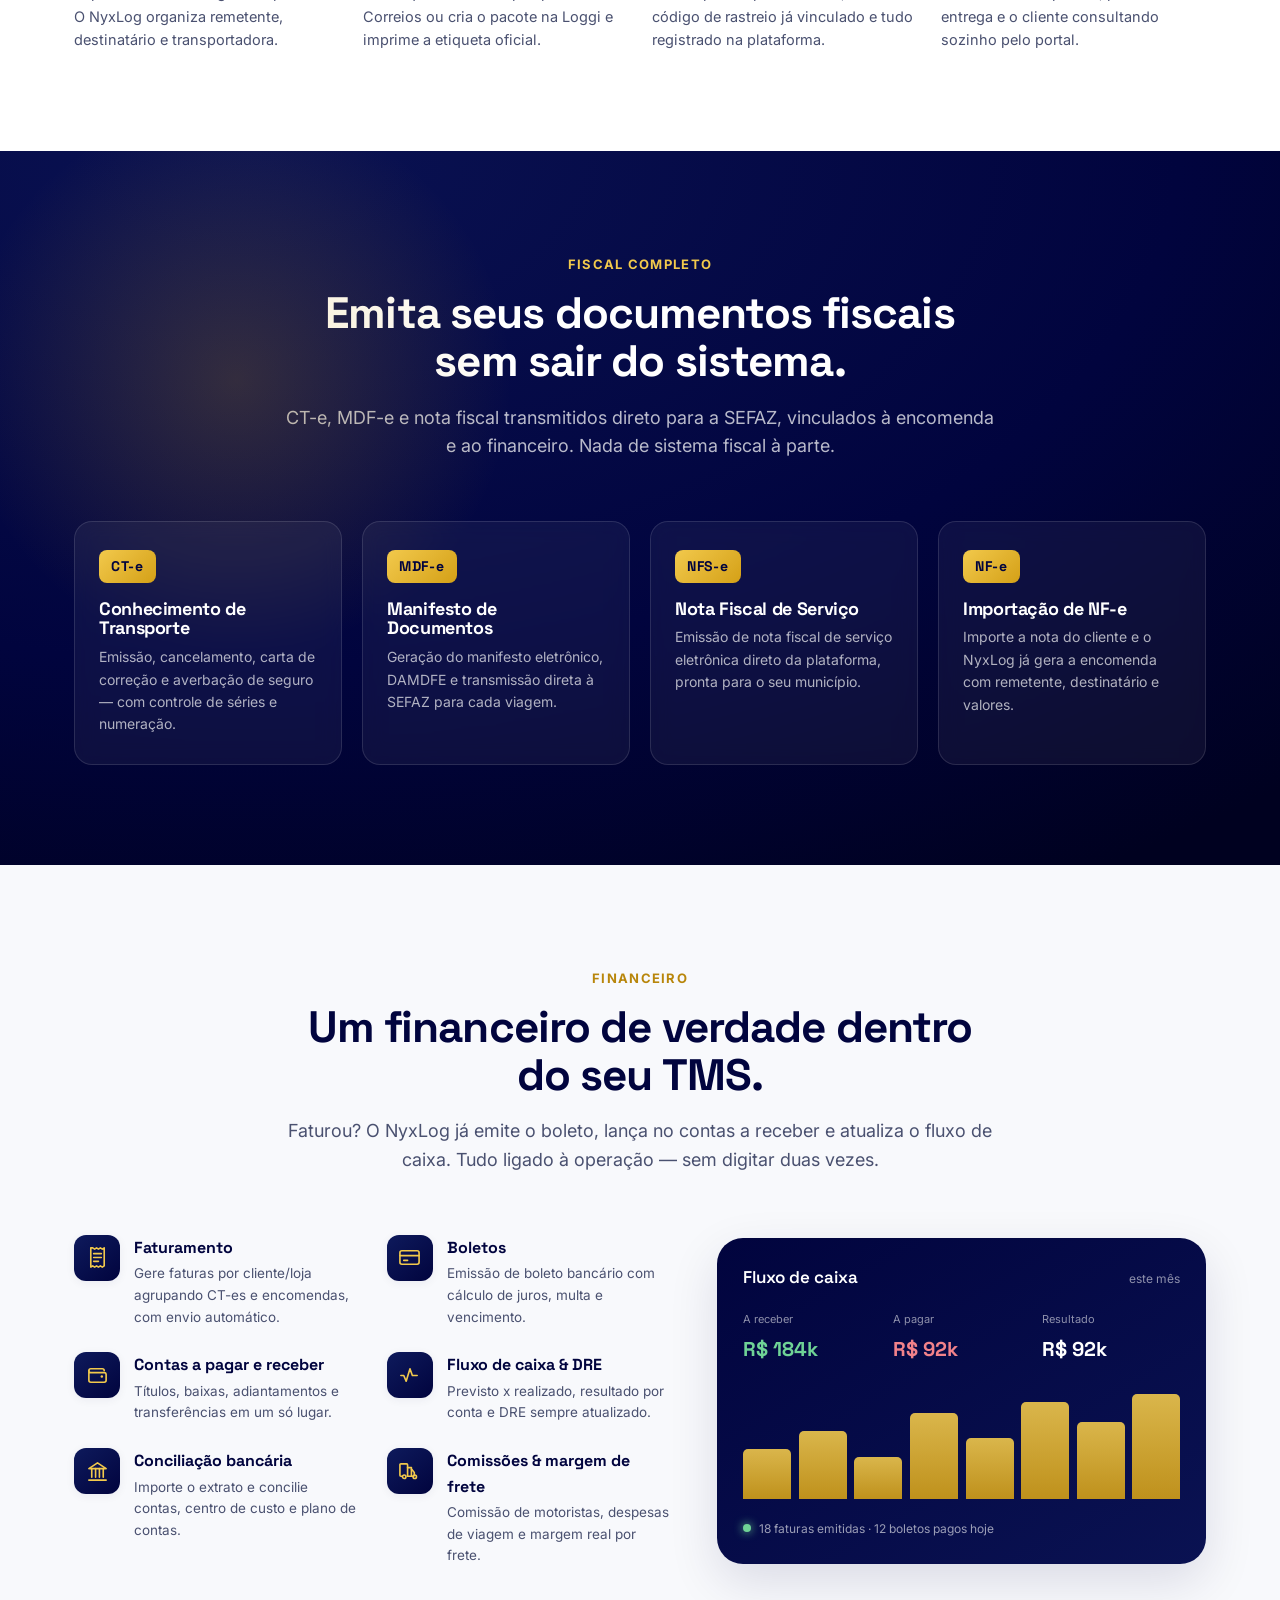
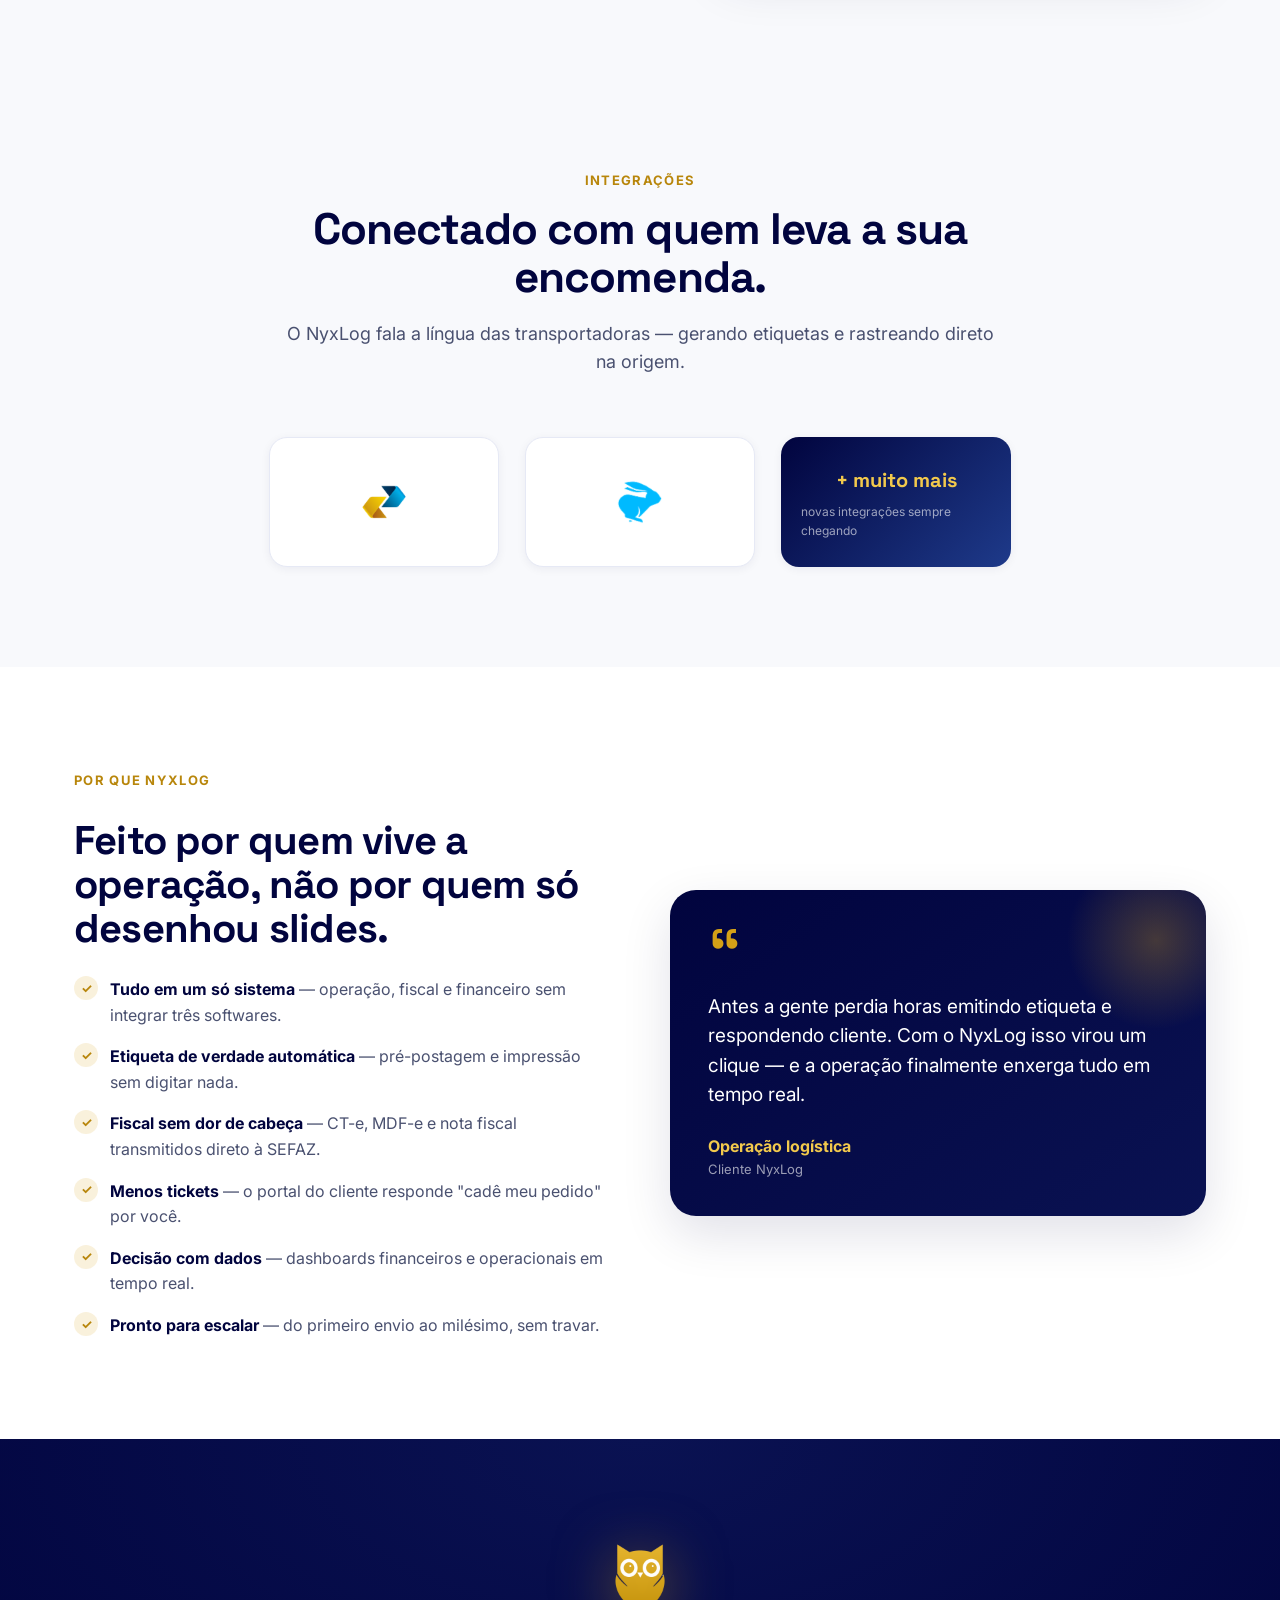
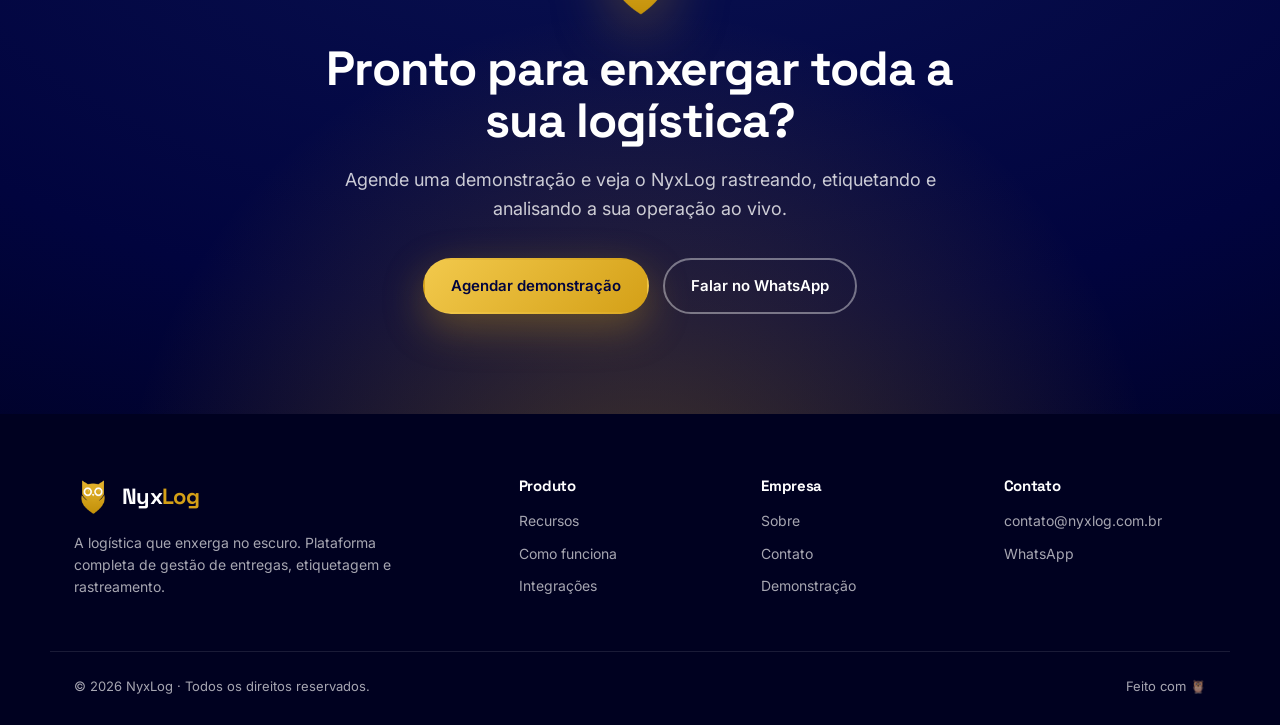
==== commit 2bc4ab8b: "SEO: robots.txt, sitemap, canonical e dados estruturados Co-Authored-By: Claude Opus 5.5 <noreply@an" ====
--- a/index.html
+++ b/index.html
@@ -10,7 +10,22 @@
   <meta property="og:title" content="NyxLog — Gestão Logística inteligente" />
   <meta property="og:description" content="Rastreie, despache e decida. Etiquetas automáticas, integração com transportadoras, dashboards e portal do cliente." />
   <meta property="og:type" content="website" />
-  <meta property="og:image" content="assets/owl-gold.png" />
+  <meta property="og:url" content="https://www.nyxlog.com.br/" />
+  <meta property="og:site_name" content="NyxLog" />
+  <meta property="og:locale" content="pt_BR" />
+  <meta property="og:image" content="https://www.nyxlog.com.br/assets/owl-gold.png" />
+
+  <link rel="canonical" href="https://www.nyxlog.com.br/" />
+  <script type="application/ld+json">
+  {
+    "@context": "https://schema.org",
+    "@type": "Organization",
+    "name": "NyxLog",
+    "url": "https://www.nyxlog.com.br/",
+    "logo": "https://www.nyxlog.com.br/assets/owl-gold.png",
+    "description": "Plataforma de gestão logística: rastreamento, etiquetagem automática, fiscal (CT-e, MDF-e, NFS-e) e financeiro."
+  }
+  </script>
 
   <link rel="icon" href="assets/favicon.png" type="image/png" />
   <link rel="preconnect" href="https://fonts.googleapis.com" />
@@ -211,7 +226,7 @@
     <div class="container">
       <div class="section-head section-head-light">
         <span class="kicker kicker-gold">Fiscal completo</span>
-        <h2>Emita seus documentos fiscais<br>sem sair do sistema.</h2>
+        <h2>Emita seus documentos fiscais <br>sem sair do sistema.</h2>
         <p class="lead lead-light">
           CT-e, MDF-e e nota fiscal transmitidos direto para a SEFAZ, vinculados
           à encomenda e ao financeiro. Nada de sistema fiscal à parte.
--- a/styles.css
+++ b/styles.css
@@ -350,13 +350,74 @@
     position: fixed; top: 0; right: 0; bottom: 0; width: 76%; max-width: 300px;
     flex-direction: column; align-items: flex-start; gap: 18px;
     background: var(--ink); padding: 100px 30px 30px; transform: translateX(100%);
-    transition: transform .35s ease; box-shadow: -20px 0 50px rgba(0,0,0,.4); z-index: 99;
+    transition: transform .35s ease; z-index: 99;
   }
-  .nav.open { transform: translateX(0); }
+  /* sombra só com o menu aberto — fechado ela vazava na borda direita */
+  .nav.open { transform: translateX(0); box-shadow: -20px 0 50px rgba(0,0,0,.4); }
   .nav a { color: #fff !important; font-size: 18px; }
   .menu-toggle { display: flex; }
-  .eyebrow { font-size: 11px; letter-spacing: .02em; padding: 6px 12px; }
-  .hero { padding: 140px 0 90px; }
+
+  /* Hero compacto */
+  .eyebrow { display: none; }
+  .hero { padding: 108px 0 48px; }
+  .hero h1 { font-size: 36px; margin-bottom: 16px; }
+  .hero-sub { font-size: 16px; margin-bottom: 26px; }
+  .hero-actions { flex-direction: column; gap: 12px; margin-bottom: 28px; }
+  .hero-actions .btn { width: 100%; }
+  .hero-trust { gap: 12px; }
+  .hero-visual { height: 230px; margin-top: 0; }
+  .hero-owl { width: 130px; }
+  .owl-ring { width: 190px; height: 190px; }
+  .owl-ring.ring2 { width: 250px; height: 250px; }
+  .hero-glow { width: 420px; height: 420px; }
+
+  /* Seções mais enxutas */
+  .stats { padding: 36px 0; }
+  .stat-label { font-size: 13px; }
+  .section, .fiscal { padding: 60px 0; }
+  .section-head { margin-bottom: 34px; }
+  .section-head h2 { font-size: 27px; margin-bottom: 14px; }
+  .section-head h2 br { display: none; }
+  .lead { font-size: 16px; }
+
+  /* Cards com ícone ao lado do título */
+  .pillars, .features, .fiscal-grid { gap: 14px; }
+  .pillar, .feature { display: grid; grid-template-columns: 46px 1fr; column-gap: 14px; align-items: center; padding: 20px 18px; }
+  .pillar-ico, .feat-ico { width: 46px; height: 46px; border-radius: 13px; margin: 0; }
+  .pillar-ico svg, .feat-ico svg { width: 22px; height: 22px; }
+  .pillar h3, .feature h3 { font-size: 17px; margin: 0; }
+  .pillar p, .feature p { grid-column: 1 / -1; margin-top: 12px; font-size: 14.5px; }
+  .fiscal-card { padding: 20px 18px; }
+  .fiscal-tag { margin-bottom: 12px; }
+
+  /* Passos com número ao lado */
+  .steps { gap: 22px; }
+  .step { display: grid; grid-template-columns: 44px 1fr; column-gap: 14px; align-items: center; padding-top: 0; }
+  .step-num { width: 44px; height: 44px; font-size: 16px; margin: 0; box-shadow: 0 8px 20px rgba(212,160,23,.3); }
+  .step h3 { margin: 0; }
+  .step p { grid-column: 2; margin-top: 4px; }
+
+  .fin-list { gap: 18px; }
+  .fin-dash { padding: 22px 18px; }
+  .fin-kpis strong { font-size: 17px; }
+
+  .integra-logos { gap: 12px; }
+  .integra-card { width: calc(50% - 6px); height: 100px; }
+  .integra-card img { max-height: 38px; }
+  .more-card { width: 100%; height: 90px; }
+
+  .why-copy h2 { font-size: 27px; margin: 10px 0 22px; }
+  .why-list li { font-size: 15px; }
+  .quote { padding: 34px 24px 28px; }
+  .quote p { font-size: 17px; }
+
+  .cta { padding: 64px 0; }
+  .cta h2 { font-size: 28px; }
+  .cta p { font-size: 16px; margin-bottom: 26px; }
+  .cta-actions { flex-direction: column; gap: 12px; }
+  .cta-actions .btn { width: 100%; }
+  .footer { padding: 48px 0 24px; }
+  .footer-inner { gap: 28px; margin-bottom: 32px; }
   /* backdrop ao abrir o menu */
   .nav-backdrop { position: fixed; inset: 0; background: rgba(0,1,32,.55); backdrop-filter: blur(2px); opacity: 0; visibility: hidden; transition: opacity .3s ease; z-index: 98; }
   .nav-backdrop.show { opacity: 1; visibility: visible; }
@@ -369,9 +430,8 @@
   .fiscal-grid { grid-template-columns: 1fr; }
   .fin-list { grid-template-columns: 1fr; }
   .steps { grid-template-columns: 1fr; }
-  .stats-grid { grid-template-columns: repeat(2,1fr); gap: 30px 20px; }
+  .stats-grid { grid-template-columns: repeat(2,1fr); gap: 26px 16px; }
   .footer-inner { grid-template-columns: 1fr; }
   .footer-bottom { flex-direction: column; gap: 10px; }
-  .section { padding: 72px 0; }
   .float-card { display: none; }
 }
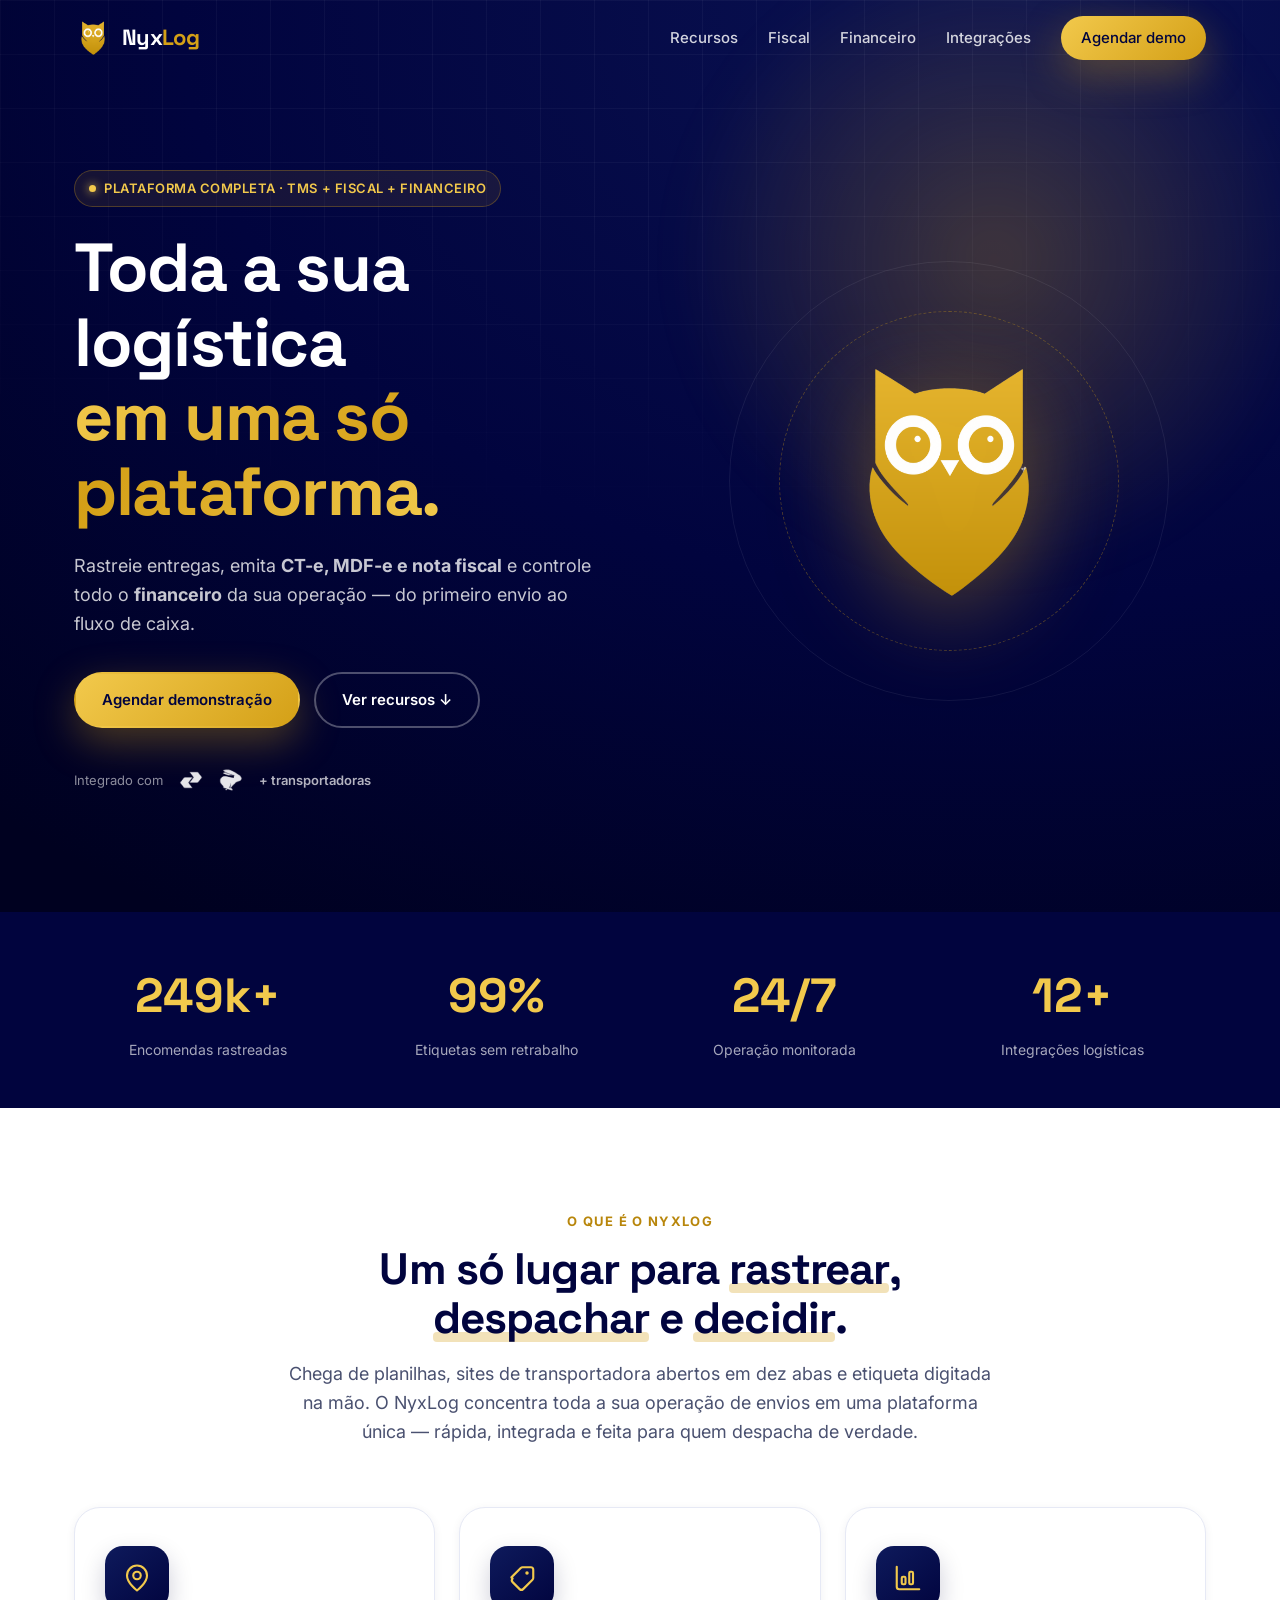
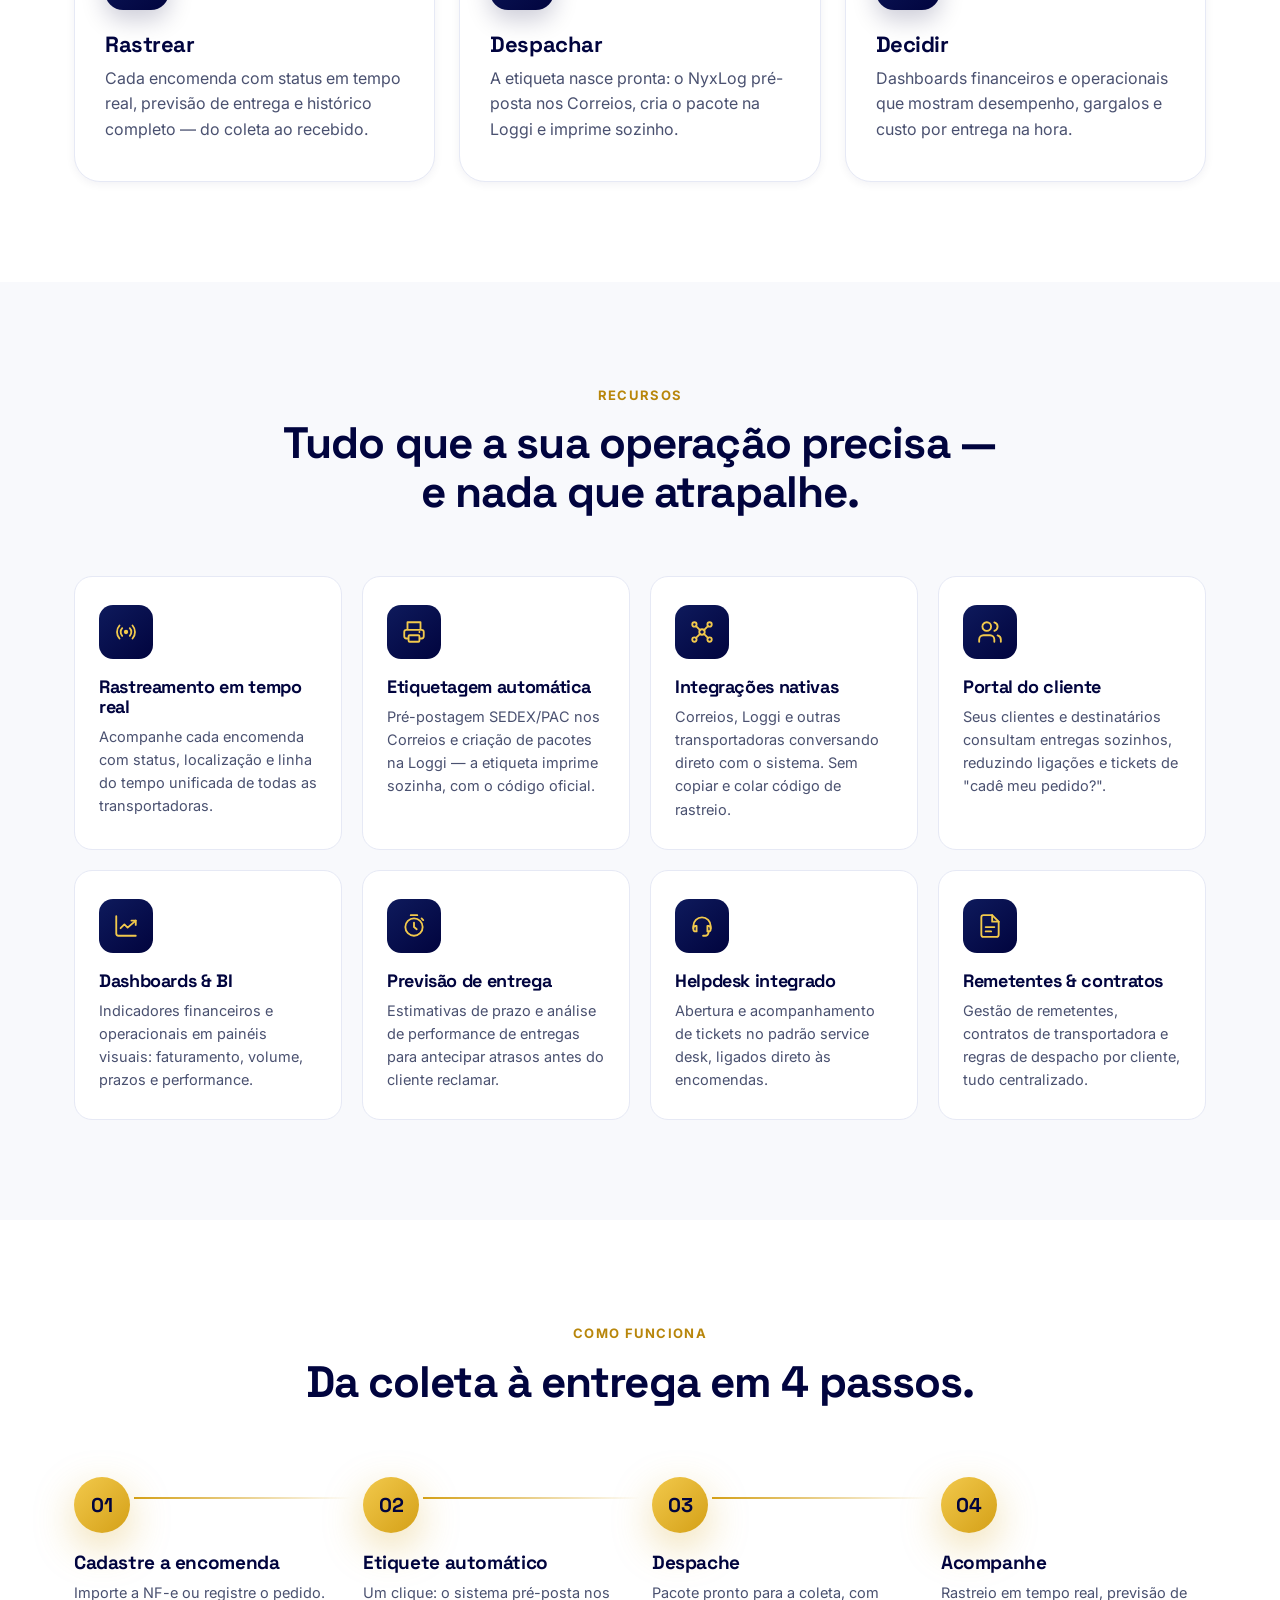
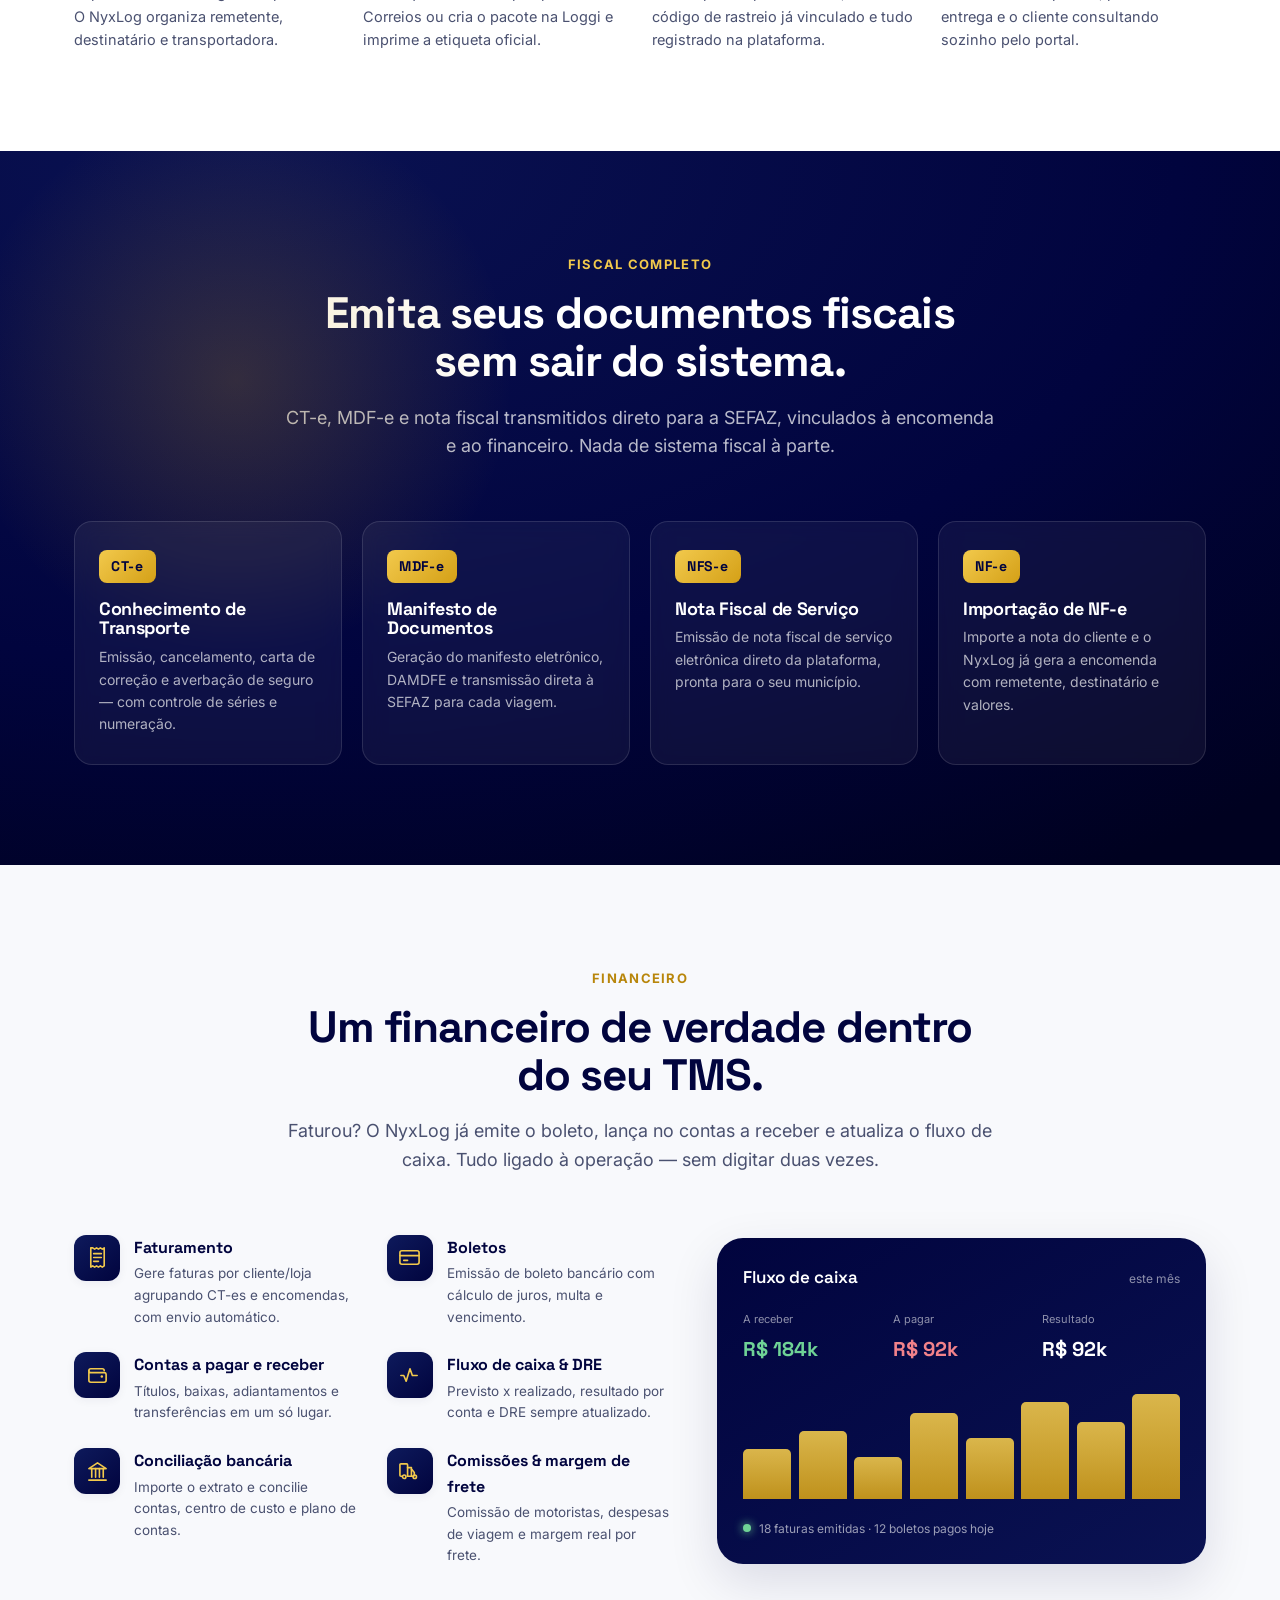
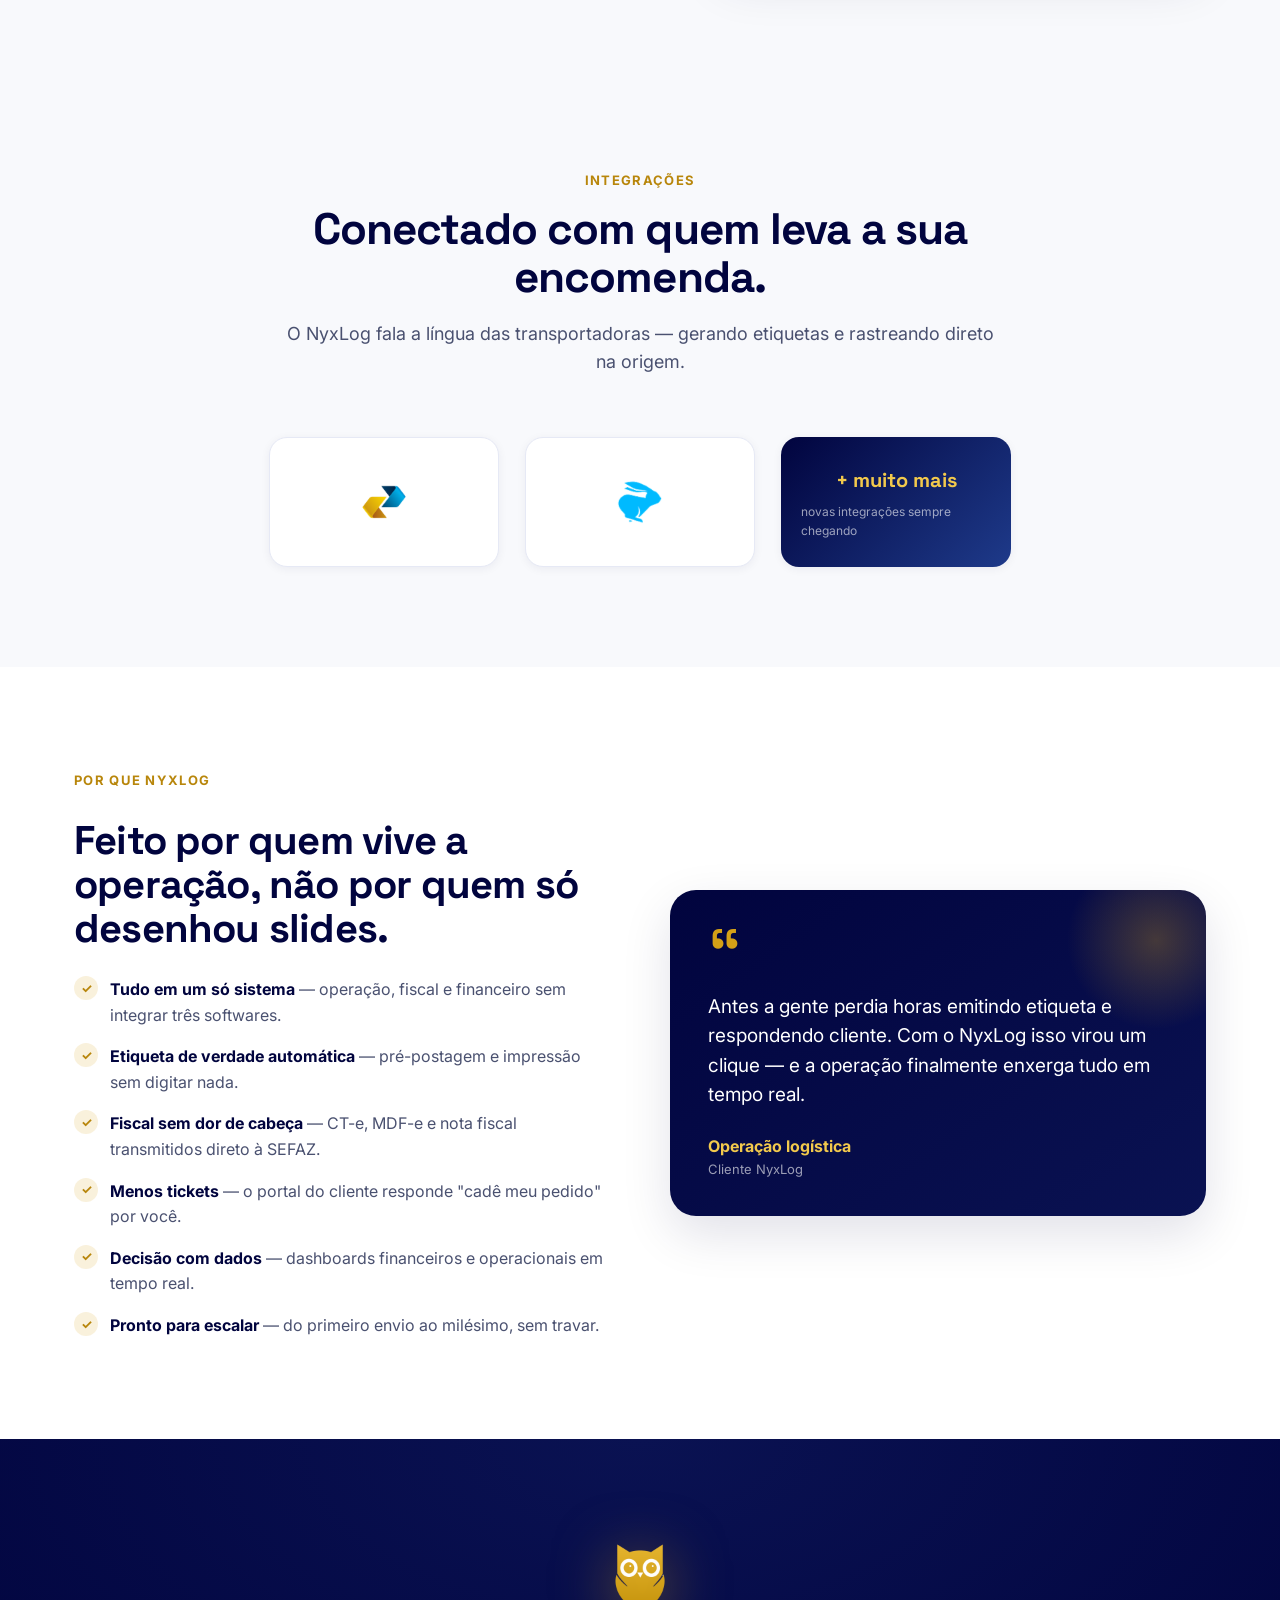
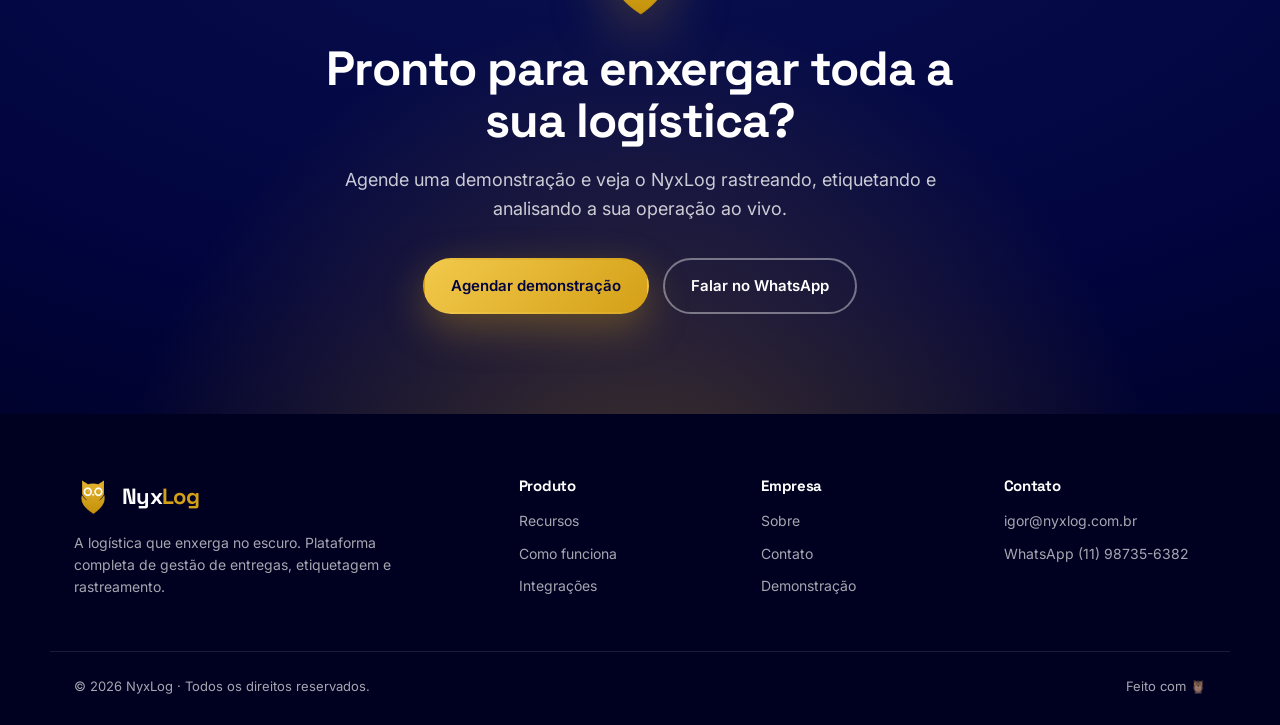
==== commit 118cfecd: "Contato: e-mail igor@ e WhatsApp Co-Authored-By: Claude Opus 5.5 <noreply@anthropic.com>" ====
--- a/index.html
+++ b/index.html
@@ -346,8 +346,8 @@
       <h2>Pronto para enxergar toda a sua logística?</h2>
       <p>Agende uma demonstração e veja o NyxLog rastreando, etiquetando e analisando a sua operação ao vivo.</p>
       <div class="cta-actions">
-        <a href="mailto:contato@nyxlog.com.br?subject=Quero%20uma%20demonstra%C3%A7%C3%A3o%20do%20NyxLog" class="btn btn-gold">Agendar demonstração</a>
-        <a href="https://wa.me/?text=Ol%C3%A1!%20Quero%20conhecer%20o%20NyxLog" class="btn btn-outline">Falar no WhatsApp</a>
+        <a href="mailto:igor@nyxlog.com.br?subject=Quero%20uma%20demonstra%C3%A7%C3%A3o%20do%20NyxLog" class="btn btn-gold">Agendar demonstração</a>
+        <a href="https://wa.me/5511987356382?text=Ol%C3%A1!%20Quero%20conhecer%20o%20NyxLog" class="btn btn-outline" target="_blank" rel="noopener">Falar no WhatsApp</a>
       </div>
     </div>
   </section>
@@ -376,8 +376,8 @@
       </div>
       <div class="footer-col">
         <h4>Contato</h4>
-        <a href="mailto:contato@nyxlog.com.br">contato@nyxlog.com.br</a>
-        <a href="#">WhatsApp</a>
+        <a href="mailto:igor@nyxlog.com.br">igor@nyxlog.com.br</a>
+        <a href="https://wa.me/5511987356382?text=Ol%C3%A1!%20Quero%20conhecer%20o%20NyxLog" target="_blank" rel="noopener">WhatsApp (11) 98735-6382</a>
       </div>
     </div>
     <div class="container footer-bottom">
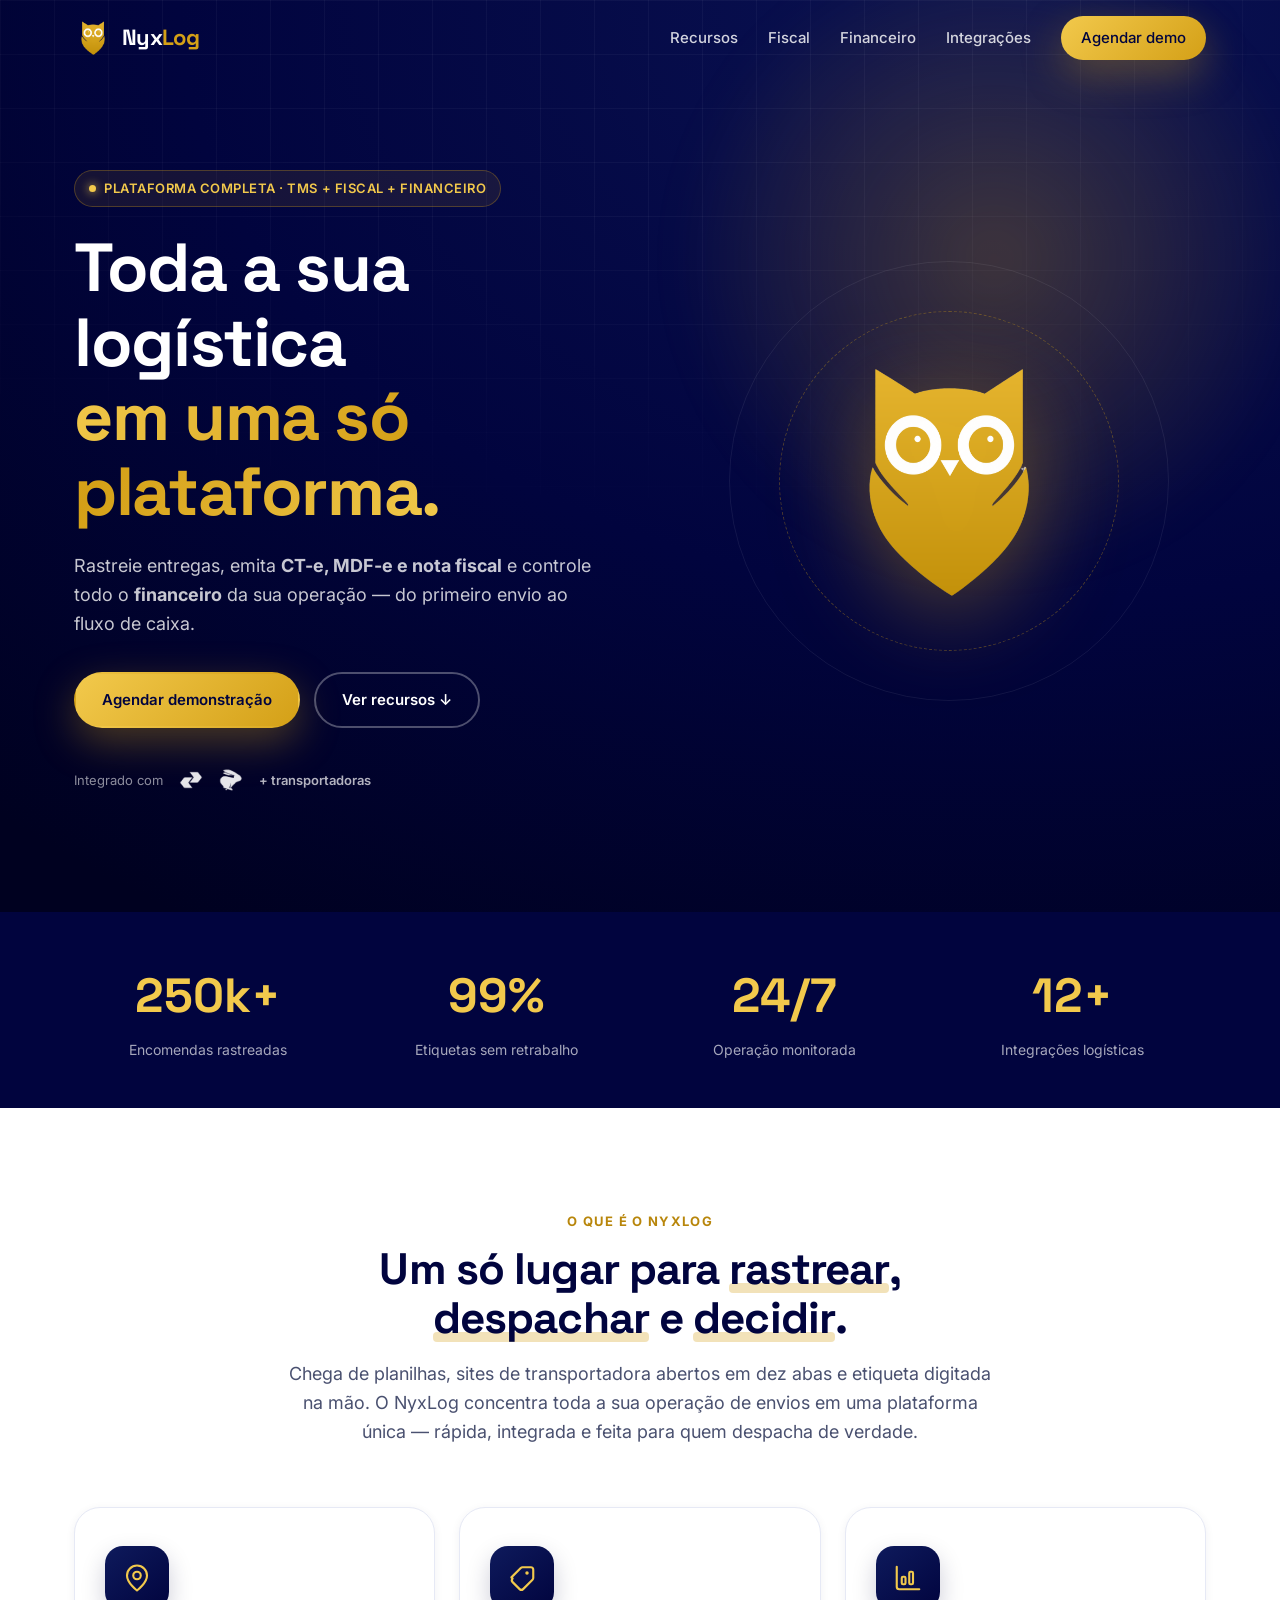
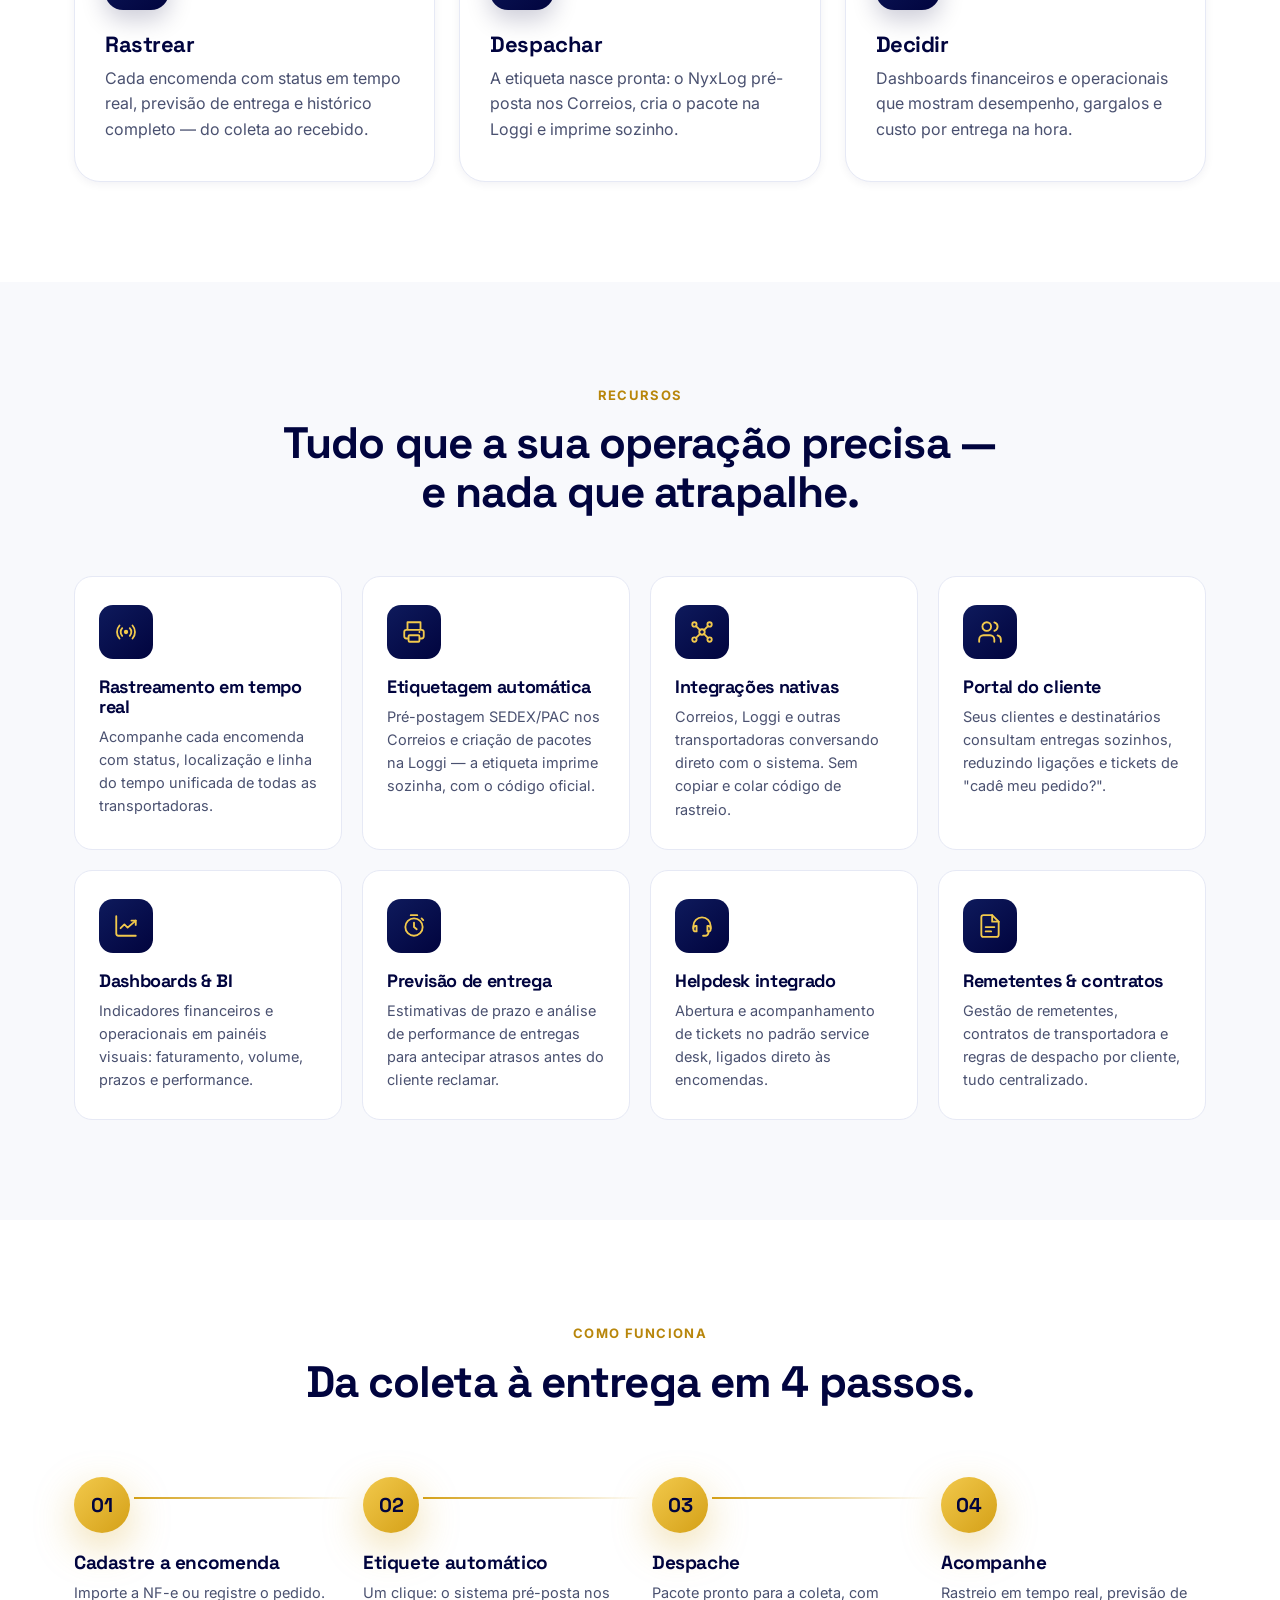
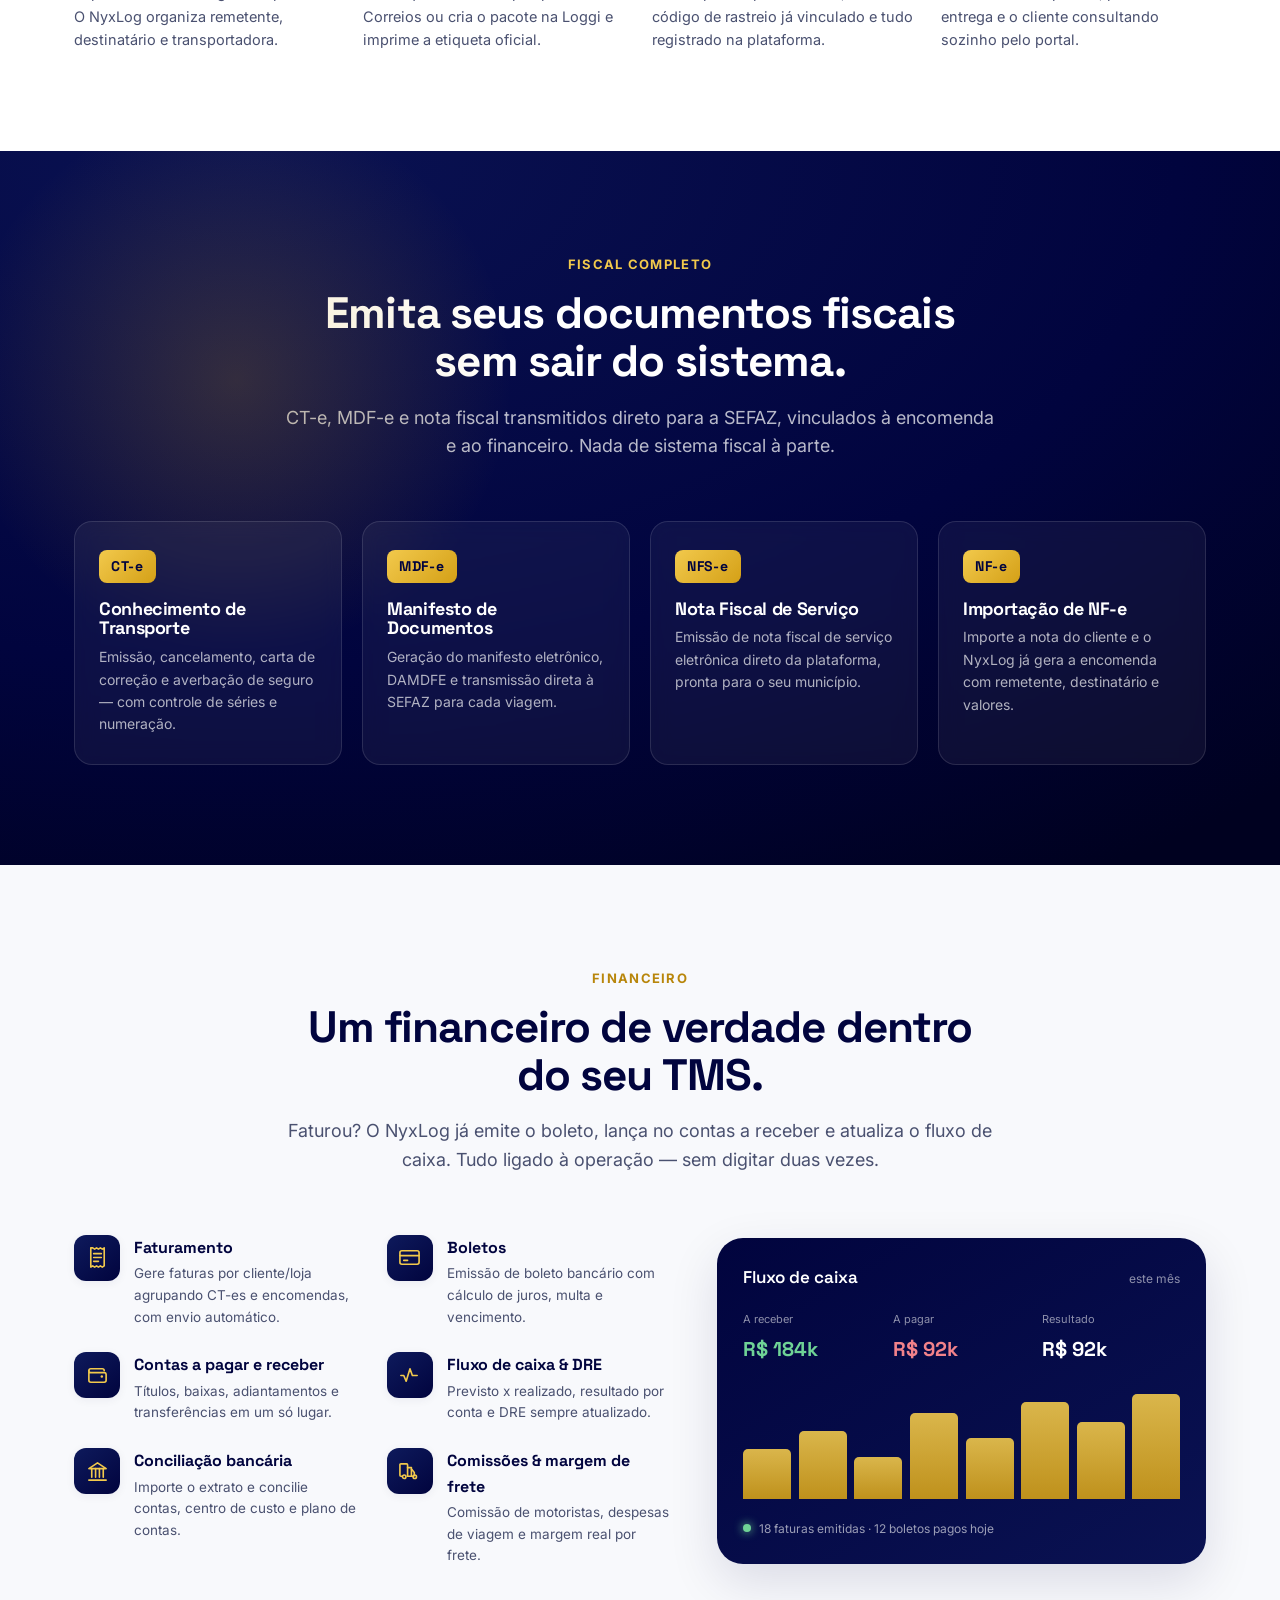
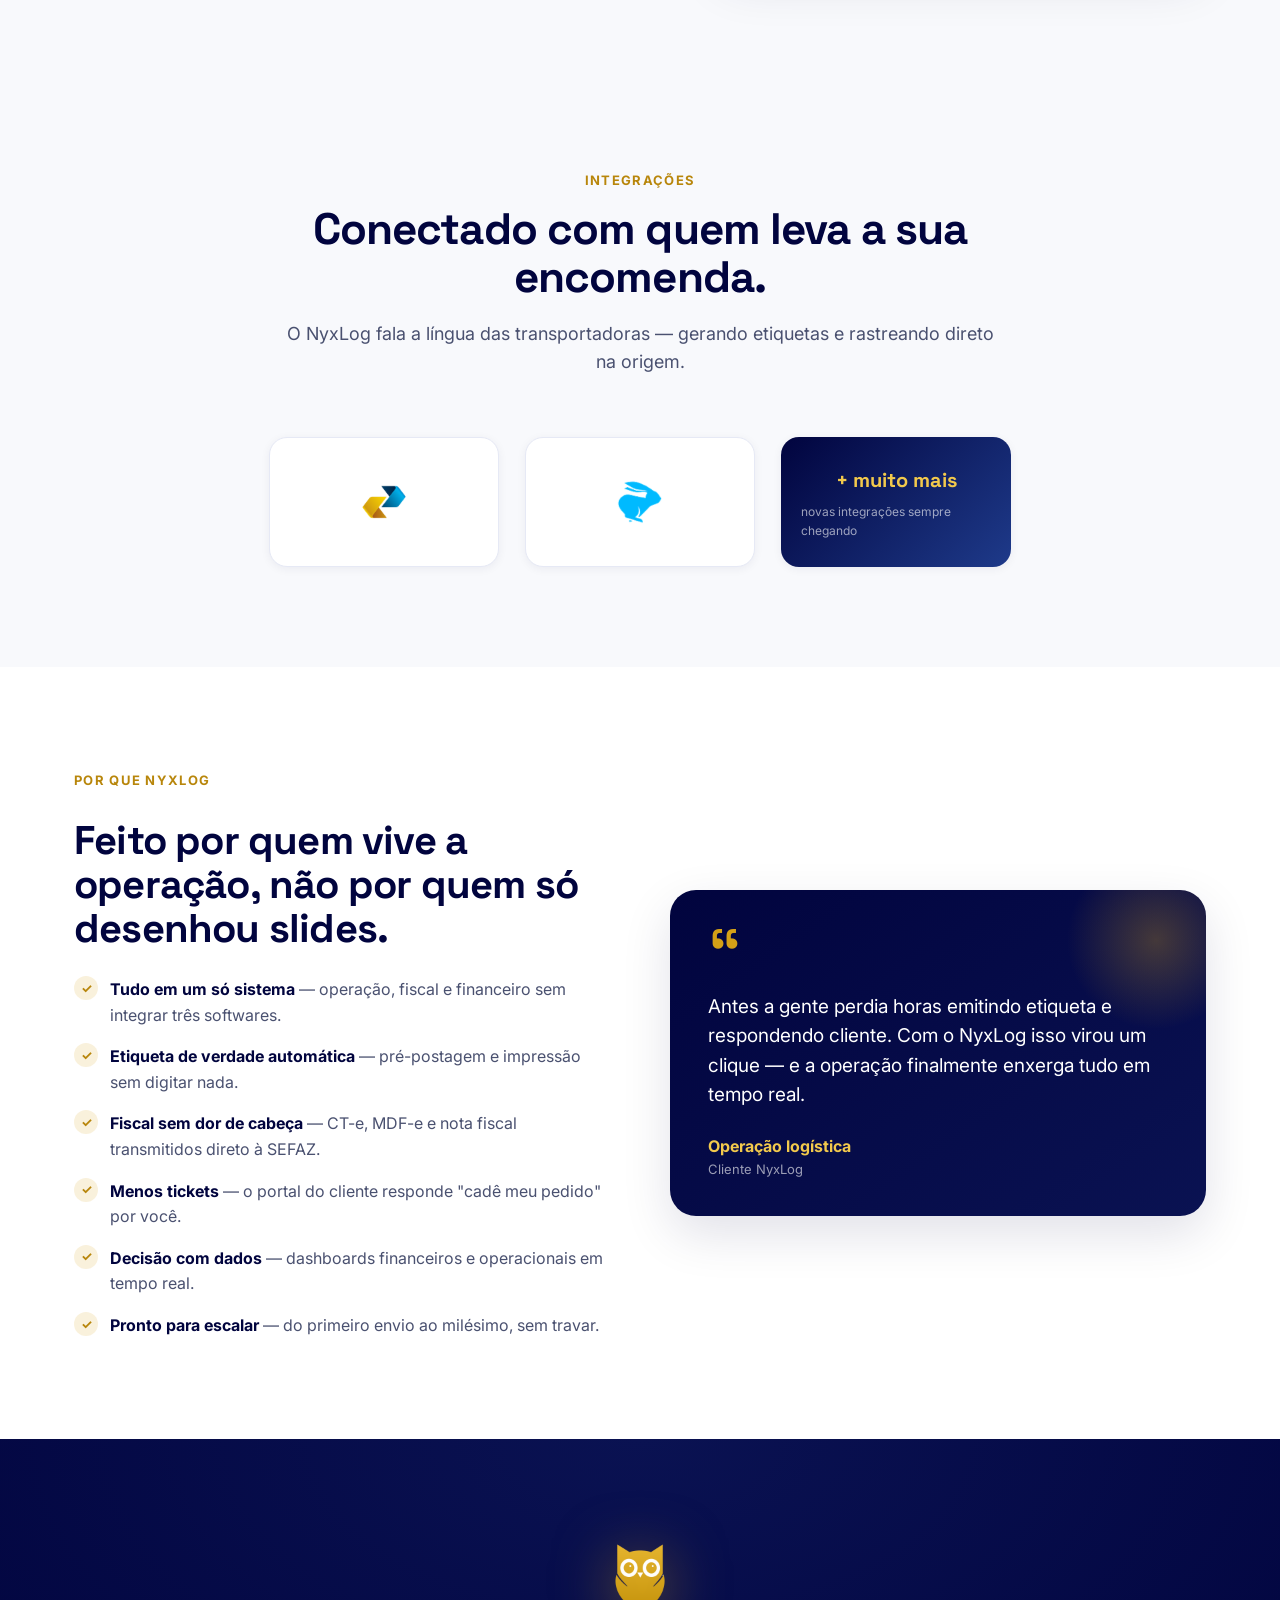
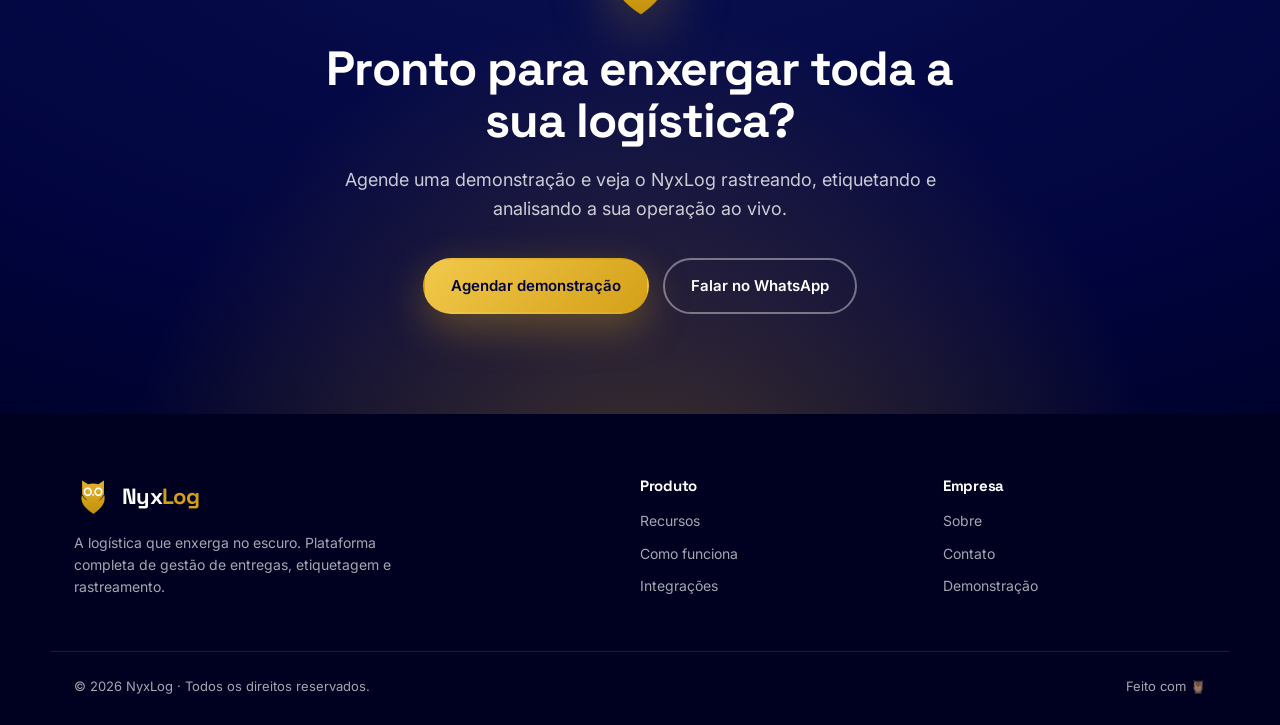
==== commit 82e0abca: "Remove contatos do rodapé (ficam só nos botões) Co-Authored-By: Claude Opus 5.5 <noreply@anthropic.c" ====
--- a/index.html
+++ b/index.html
@@ -374,11 +374,6 @@
         <a href="#contato">Contato</a>
         <a href="#contato">Demonstração</a>
       </div>
-      <div class="footer-col">
-        <h4>Contato</h4>
-        <a href="mailto:igor@nyxlog.com.br">igor@nyxlog.com.br</a>
-        <a href="https://wa.me/5511987356382?text=Ol%C3%A1!%20Quero%20conhecer%20o%20NyxLog" target="_blank" rel="noopener">WhatsApp (11) 98735-6382</a>
-      </div>
     </div>
     <div class="container footer-bottom">
       <span>© <span id="year"></span> NyxLog · Todos os direitos reservados.</span>
--- a/styles.css
+++ b/styles.css
@@ -312,7 +312,7 @@
 
 /* ===================== FOOTER ===================== */
 .footer { background: #000120; color: rgba(255,255,255,.65); padding: 64px 0 28px; }
-.footer-inner { display: grid; grid-template-columns: 2fr 1fr 1fr 1fr; gap: 40px; margin-bottom: 44px; }
+.footer-inner { display: grid; grid-template-columns: 2fr 1fr 1fr; gap: 40px; margin-bottom: 44px; }
 .footer-brand .brand { margin-bottom: 16px; }
 .footer-brand .brand-name { color: #fff; }
 .footer-brand p { font-size: 14px; max-width: 320px; }
@@ -344,6 +344,7 @@
   .step::before { display: none; }
   .why-wrap { grid-template-columns: 1fr; gap: 36px; }
   .footer-inner { grid-template-columns: 1fr 1fr; }
+  .footer-brand { grid-column: 1 / -1; }
 }
 @media (max-width: 680px) {
   .nav {
